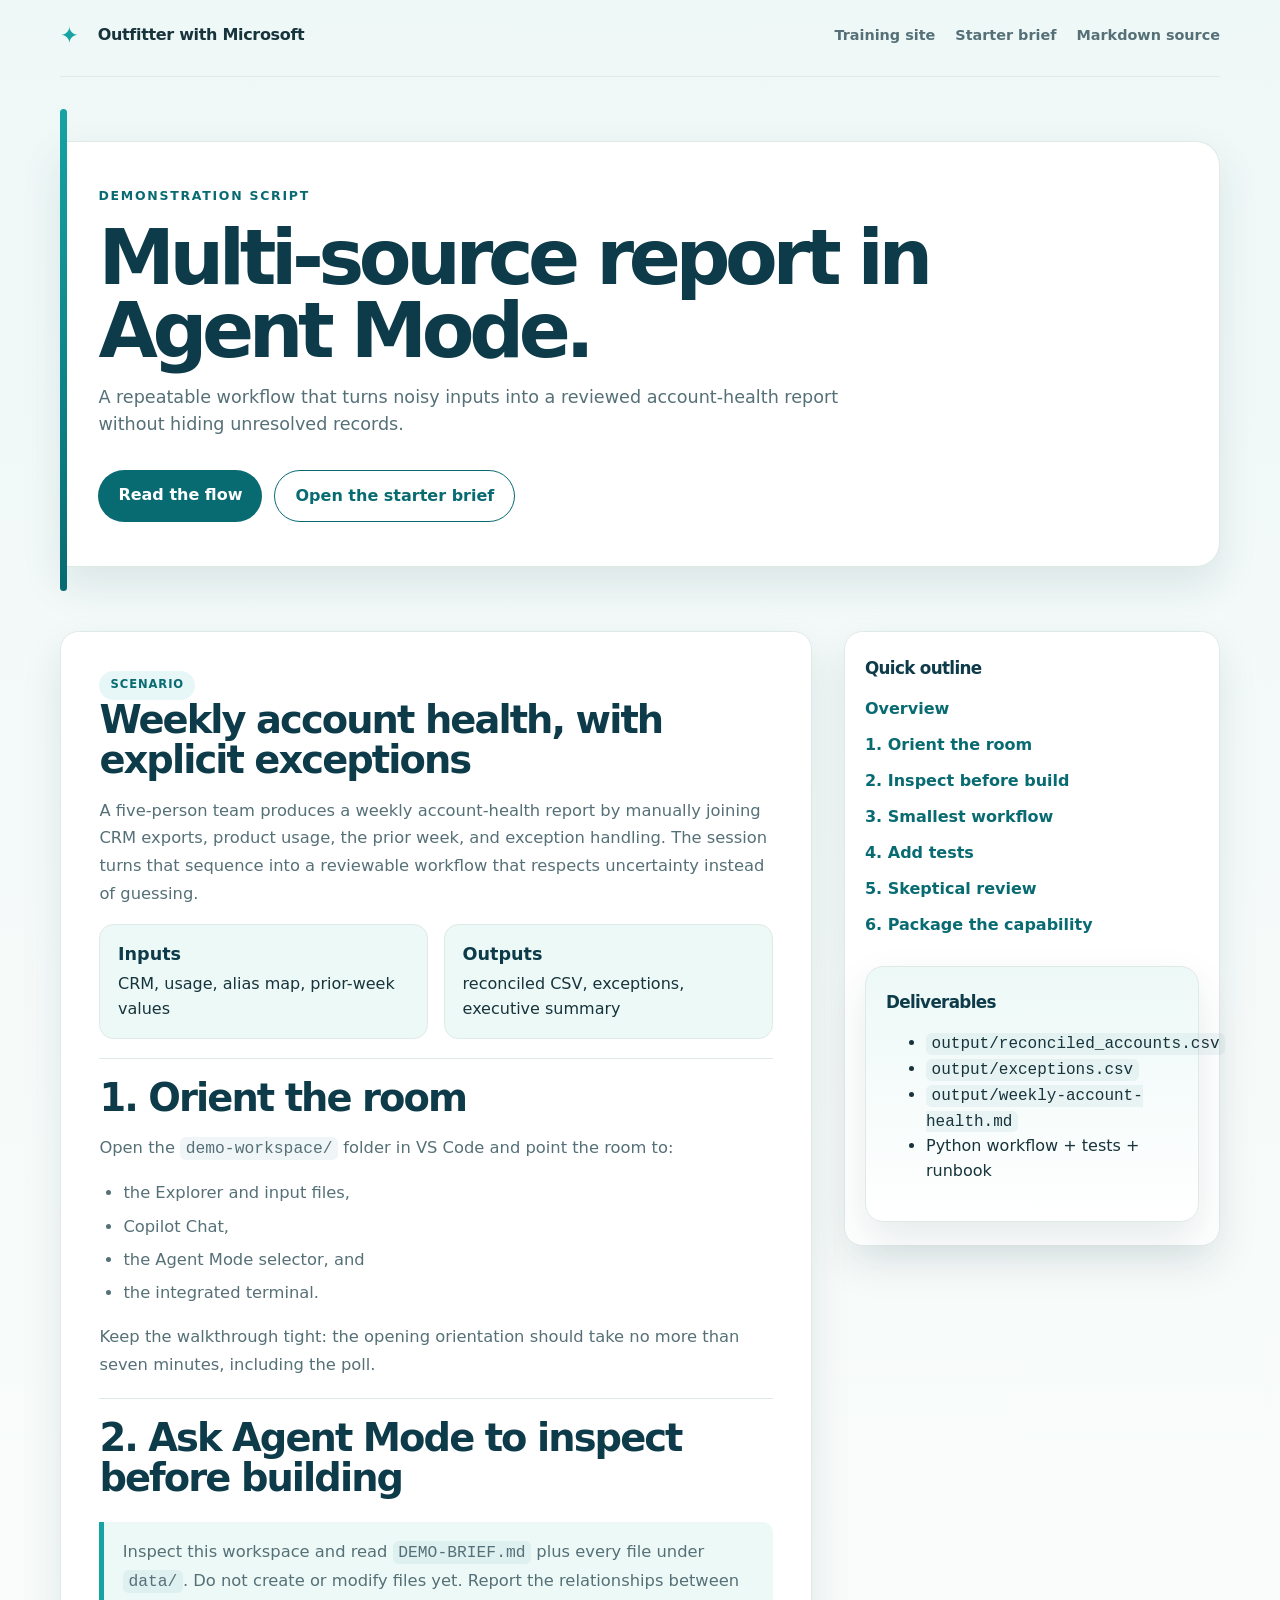
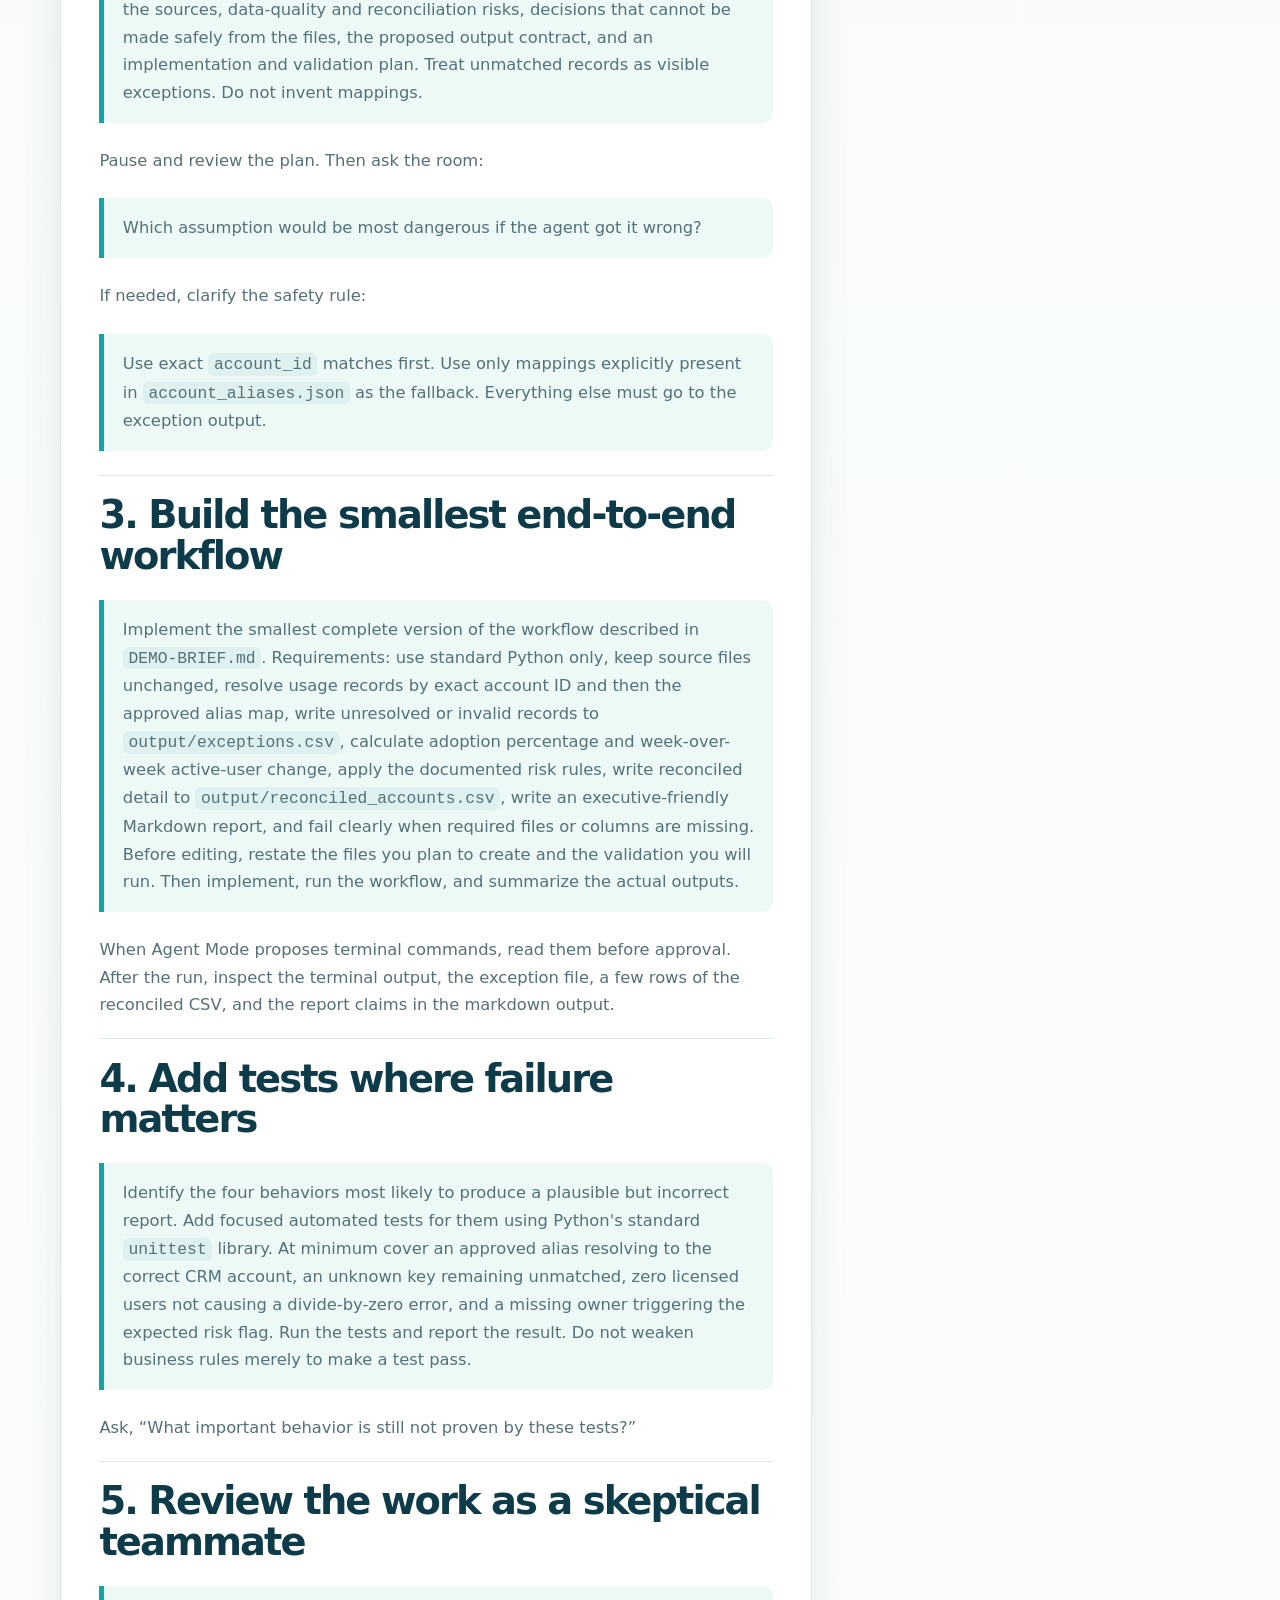
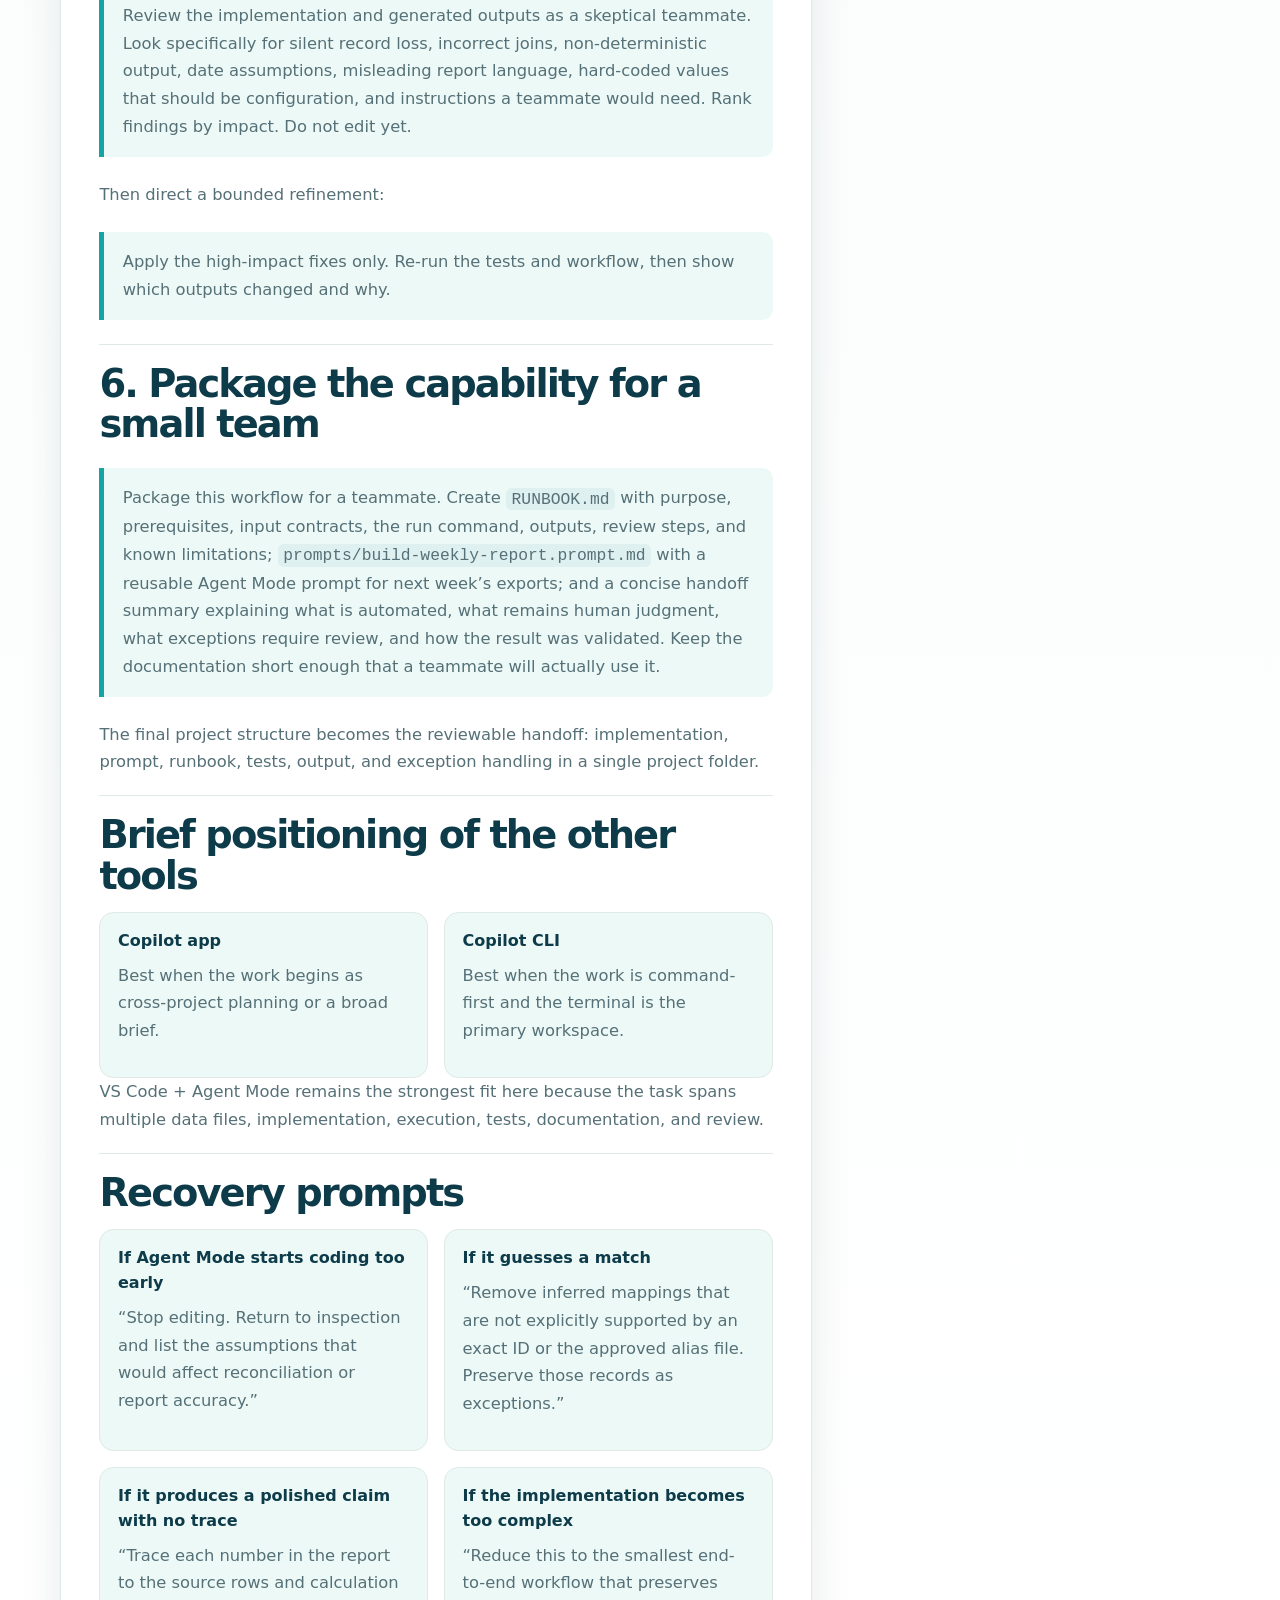
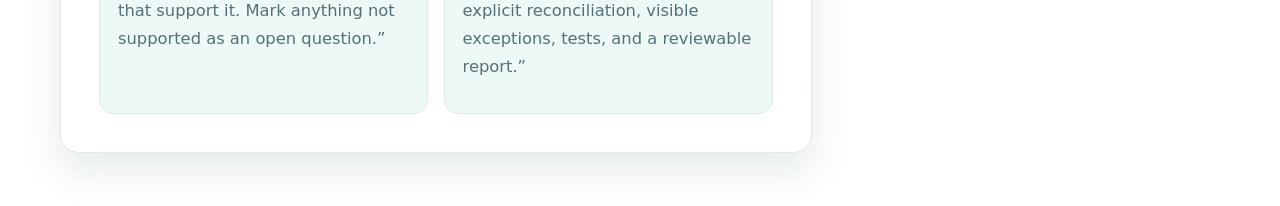
==== demo-script.html @ 69a7fe3d "Build stylized demo pages Co-authored-by: Copilot App <223556219+Copilot@users.noreply.github.com>" ====
<!doctype html>
<html lang="en">
<head>
  <meta charset="utf-8">
  <meta name="viewport" content="width=device-width, initial-scale=1">
  <meta name="description" content="Demonstration script for the Outfitter with Microsoft training: multi-source report workflow in GitHub Copilot Agent Mode.">
  <title>Demonstration Script · Outfitter with Microsoft</title>
  <link rel="stylesheet" href="styles.css">
  <link rel="stylesheet" href="demo-pages.css">
</head>
<body class="demo-page">
  <div class="demo-shell">
    <header class="demo-header" aria-label="Main navigation">
      <a class="brand" href="index.html" aria-label="Outfitter with Microsoft home">
        <span class="brand-mark">✦</span>
        <span>Outfitter with Microsoft</span>
      </a>
      <nav>
        <a href="index.html">Training site</a>
        <a href="demo-workspace/DEMO-BRIEF.html">Starter brief</a>
        <a href="demo-script.md">Markdown source</a>
      </nav>
    </header>

    <main>
      <section class="demo-hero">
        <div class="demo-hero-inner">
          <div class="demo-kicker">Demonstration script</div>
          <h1>Multi-source report in Agent Mode.</h1>
          <p>A repeatable workflow that turns noisy inputs into a reviewed account-health report without hiding unresolved records.</p>
          <div class="demo-hero-actions">
            <a class="button button-primary" href="#overview">Read the flow</a>
            <a class="button button-secondary" href="demo-workspace/DEMO-BRIEF.html">Open the starter brief</a>
          </div>
        </div>
      </section>

      <div class="demo-page-grid">
        <article class="article-panel" id="overview">
          <section>
            <div class="badge">Scenario</div>
            <h2>Weekly account health, with explicit exceptions</h2>
            <p>A five-person team produces a weekly account-health report by manually joining CRM exports, product usage, the prior week, and exception handling. The session turns that sequence into a reviewable workflow that respects uncertainty instead of guessing.</p>
            <div class="metric-grid">
              <div class="stat"><strong>Inputs</strong> CRM, usage, alias map, prior-week values</div>
              <div class="stat"><strong>Outputs</strong> reconciled CSV, exceptions, executive summary</div>
            </div>
          </section>

          <section>
            <h2>1. Orient the room</h2>
            <p>Open the <span class="inline-code">demo-workspace/</span> folder in VS Code and point the room to:</p>
            <ul>
              <li>the Explorer and input files,</li>
              <li>Copilot Chat,</li>
              <li>the Agent Mode selector, and</li>
              <li>the integrated terminal.</li>
            </ul>
            <p>Keep the walkthrough tight: the opening orientation should take no more than seven minutes, including the poll.</p>
          </section>

          <section>
            <h2>2. Ask Agent Mode to inspect before building</h2>
            <blockquote>
              Inspect this workspace and read <span class="inline-code">DEMO-BRIEF.md</span> plus every file under <span class="inline-code">data/</span>. Do not create or modify files yet. Report the relationships between the sources, data-quality and reconciliation risks, decisions that cannot be made safely from the files, the proposed output contract, and an implementation and validation plan. Treat unmatched records as visible exceptions. Do not invent mappings.
            </blockquote>
            <p>Pause and review the plan. Then ask the room:</p>
            <blockquote>Which assumption would be most dangerous if the agent got it wrong?</blockquote>
            <p>If needed, clarify the safety rule:</p>
            <blockquote>Use exact <span class="inline-code">account_id</span> matches first. Use only mappings explicitly present in <span class="inline-code">account_aliases.json</span> as the fallback. Everything else must go to the exception output.</blockquote>
          </section>

          <section>
            <h2>3. Build the smallest end-to-end workflow</h2>
            <blockquote>
              Implement the smallest complete version of the workflow described in <span class="inline-code">DEMO-BRIEF.md</span>. Requirements: use standard Python only, keep source files unchanged, resolve usage records by exact account ID and then the approved alias map, write unresolved or invalid records to <span class="inline-code">output/exceptions.csv</span>, calculate adoption percentage and week-over-week active-user change, apply the documented risk rules, write reconciled detail to <span class="inline-code">output/reconciled_accounts.csv</span>, write an executive-friendly Markdown report, and fail clearly when required files or columns are missing. Before editing, restate the files you plan to create and the validation you will run. Then implement, run the workflow, and summarize the actual outputs.
            </blockquote>
            <p>When Agent Mode proposes terminal commands, read them before approval. After the run, inspect the terminal output, the exception file, a few rows of the reconciled CSV, and the report claims in the markdown output.</p>
          </section>

          <section>
            <h2>4. Add tests where failure matters</h2>
            <blockquote>
              Identify the four behaviors most likely to produce a plausible but incorrect report. Add focused automated tests for them using Python's standard <span class="inline-code">unittest</span> library. At minimum cover an approved alias resolving to the correct CRM account, an unknown key remaining unmatched, zero licensed users not causing a divide-by-zero error, and a missing owner triggering the expected risk flag. Run the tests and report the result. Do not weaken business rules merely to make a test pass.
            </blockquote>
            <p>Ask, “What important behavior is still not proven by these tests?”</p>
          </section>

          <section>
            <h2>5. Review the work as a skeptical teammate</h2>
            <blockquote>
              Review the implementation and generated outputs as a skeptical teammate. Look specifically for silent record loss, incorrect joins, non-deterministic output, date assumptions, misleading report language, hard-coded values that should be configuration, and instructions a teammate would need. Rank findings by impact. Do not edit yet.
            </blockquote>
            <p>Then direct a bounded refinement:</p>
            <blockquote>Apply the high-impact fixes only. Re-run the tests and workflow, then show which outputs changed and why.</blockquote>
          </section>

          <section>
            <h2>6. Package the capability for a small team</h2>
            <blockquote>
              Package this workflow for a teammate. Create <span class="inline-code">RUNBOOK.md</span> with purpose, prerequisites, input contracts, the run command, outputs, review steps, and known limitations; <span class="inline-code">prompts/build-weekly-report.prompt.md</span> with a reusable Agent Mode prompt for next week’s exports; and a concise handoff summary explaining what is automated, what remains human judgment, what exceptions require review, and how the result was validated. Keep the documentation short enough that a teammate will actually use it.
            </blockquote>
            <p>The final project structure becomes the reviewable handoff: implementation, prompt, runbook, tests, output, and exception handling in a single project folder.</p>
          </section>

          <section>
            <h2>Brief positioning of the other tools</h2>
            <div class="two-col">
              <div>
                <h4>Copilot app</h4>
                <p>Best when the work begins as cross-project planning or a broad brief.</p>
              </div>
              <div>
                <h4>Copilot CLI</h4>
                <p>Best when the work is command-first and the terminal is the primary workspace.</p>
              </div>
            </div>
            <p>VS Code + Agent Mode remains the strongest fit here because the task spans multiple data files, implementation, execution, tests, documentation, and review.</p>
          </section>

          <section>
            <h2>Recovery prompts</h2>
            <div class="card-grid">
              <article>
                <h4>If Agent Mode starts coding too early</h4>
                <p>“Stop editing. Return to inspection and list the assumptions that would affect reconciliation or report accuracy.”</p>
              </article>
              <article>
                <h4>If it guesses a match</h4>
                <p>“Remove inferred mappings that are not explicitly supported by an exact ID or the approved alias file. Preserve those records as exceptions.”</p>
              </article>
              <article>
                <h4>If it produces a polished claim with no trace</h4>
                <p>“Trace each number in the report to the source rows and calculation that support it. Mark anything not supported as an open question.”</p>
              </article>
              <article>
                <h4>If the implementation becomes too complex</h4>
                <p>“Reduce this to the smallest end-to-end workflow that preserves explicit reconciliation, visible exceptions, tests, and a reviewable report.”</p>
              </article>
            </div>
          </section>
        </article>

        <aside class="sidebar-panel" aria-label="Document outline">
          <h3>Quick outline</h3>
          <ul class="toc">
            <li><a href="#overview">Overview</a></li>
            <li><a href="#overview">1. Orient the room</a></li>
            <li><a href="#overview">2. Inspect before build</a></li>
            <li><a href="#overview">3. Smallest workflow</a></li>
            <li><a href="#overview">4. Add tests</a></li>
            <li><a href="#overview">5. Skeptical review</a></li>
            <li><a href="#overview">6. Package the capability</a></li>
          </ul>

          <div class="callout-panel">
            <h3>Deliverables</h3>
            <ul>
              <li><span class="inline-code">output/reconciled_accounts.csv</span></li>
              <li><span class="inline-code">output/exceptions.csv</span></li>
              <li><span class="inline-code">output/weekly-account-health.md</span></li>
              <li>Python workflow + tests + runbook</li>
            </ul>
          </div>
        </aside>
      </div>
    </main>
  </div>
</body>
</html>
---- styles.css ----
:root {
  --ink: #17333b;
  --muted: #557077;
  --teal: #096b72;
  --teal-bright: #15a3a3;
  --mint: #eaf7f5;
  --dark: #0d3b49;
  --line: #cfe2df;
  --white: #ffffff;
  --shadow: 0 16px 45px rgba(13, 59, 73, .10);
  --max: 1120px;
}

* { box-sizing: border-box; }
html { scroll-behavior: smooth; }
body {
  margin: 0;
  color: var(--ink);
  background: var(--white);
  font-family: Inter, ui-sans-serif, system-ui, -apple-system, BlinkMacSystemFont, "Segoe UI", sans-serif;
  line-height: 1.55;
}
a { color: inherit; }
.site-header {
  align-items: center;
  background: rgba(255, 255, 255, .92);
  border-bottom: 1px solid rgba(207, 226, 223, .8);
  display: flex;
  justify-content: space-between;
  padding: 1rem max(1.25rem, calc((100vw - var(--max)) / 2));
  position: sticky;
  top: 0;
  z-index: 10;
  backdrop-filter: blur(16px);
}
.brand, nav { align-items: center; display: flex; gap: 1.2rem; }
.brand { font-weight: 800; text-decoration: none; letter-spacing: -.02em; }
.brand-mark { color: var(--teal-bright); font-size: 1.4rem; }
nav a, .site-footer a { color: var(--muted); font-size: .9rem; text-decoration: none; }
nav a:hover, .site-footer a:hover, .text-link:hover { color: var(--teal); }
.slide-section {
  margin: 0 auto;
  max-width: var(--max);
  padding: 7.5rem 1.25rem;
  scroll-margin-top: 4.5rem;
}
.hero {
  max-width: none;
  min-height: 87vh;
  overflow: hidden;
  padding: 12rem max(1.25rem, calc((100vw - var(--max)) / 2)) 8rem;
  position: relative;
  background: var(--mint);
}
.hero-accent { background: var(--teal); height: 100%; left: 0; position: absolute; top: 0; width: .45rem; }
.eyebrow { color: var(--teal); font-size: .78rem; font-weight: 800; letter-spacing: .14em; text-transform: uppercase; }
.dark-section .eyebrow { color: #9ee6dd; }
h1, h2, h3, p { margin-top: 0; }
h1 { color: var(--dark); font-size: clamp(3rem, 8vw, 6.5rem); letter-spacing: -.075em; line-height: .98; margin: 1.2rem 0 2rem; max-width: 950px; }
h1 span { color: var(--teal); }
h2 { color: var(--dark); font-size: clamp(2.1rem, 4vw, 3.6rem); letter-spacing: -.055em; line-height: 1.05; margin: .75rem 0 1.5rem; }
h3 { font-size: 1.05rem; margin-bottom: .35rem; }
p { color: var(--muted); }
.hero-lede { font-size: clamp(1.1rem, 2vw, 1.4rem); max-width: 680px; }
.hero-note { font-size: .9rem; margin-top: 3rem; max-width: 580px; }
.hero-actions { display: flex; flex-wrap: wrap; gap: .8rem; margin-top: 2rem; }
.button { border-radius: 999px; display: inline-block; font-weight: 750; padding: .8rem 1.25rem; text-decoration: none; }
.button-primary { background: var(--teal); color: var(--white); }
.button-primary:hover { background: var(--dark); }
.button-secondary { border: 1px solid var(--teal); color: var(--teal); }
.button-secondary:hover { background: var(--white); }
.split-section { align-items: center; display: grid; gap: 5rem; grid-template-columns: 1.15fr .85fr; }
.split-section > div:first-child p { font-size: 1.25rem; max-width: 650px; }
.callout-card { background: var(--mint); border-left: .35rem solid var(--teal-bright); box-shadow: var(--shadow); padding: 2.5rem; }
.quote { color: var(--dark); font-size: 1.65rem; font-weight: 800; letter-spacing: -.04em; }
.agenda-grid, .pattern-grid, .workflow, .trust-grid { display: grid; gap: 1rem; }
.agenda-grid { grid-template-columns: repeat(3, 1fr); margin-top: 3rem; }
.agenda-grid article { border-top: 2px solid var(--teal-bright); padding: 1.3rem 0; }
.agenda-grid span { color: var(--teal-bright); font-weight: 850; }
.agenda-grid h3 { margin-top: 1.4rem; }
.tinted-section { max-width: none; padding-left: max(1.25rem, calc((100vw - var(--max)) / 2)); padding-right: max(1.25rem, calc((100vw - var(--max)) / 2)); background: var(--mint); }
.pattern-grid { grid-template-columns: repeat(5, 1fr); margin-top: 3rem; }
.pattern-card { background: var(--white); box-shadow: var(--shadow); min-height: 210px; padding: 1.5rem; }
.pattern-card strong { color: var(--teal); font-size: 1.15rem; }
.surface-list { margin-top: 2.5rem; max-width: 820px; }
.surface-row { align-items: center; border-bottom: 1px solid var(--line); display: flex; gap: 1.5rem; padding: 1.35rem 0; }
.surface-row p { margin-bottom: 0; }
.surface-icon { align-items: center; background: var(--mint); color: var(--teal); display: flex; flex: 0 0 3.2rem; font-weight: 850; height: 3.2rem; justify-content: center; }
.dark-section { background: var(--dark); color: var(--white); max-width: none; padding-left: max(1.25rem, calc((100vw - var(--max)) / 2)); padding-right: max(1.25rem, calc((100vw - var(--max)) / 2)); }
.dark-section h2 { color: var(--white); }
.dark-lede { color: #c9f4ee; font-size: 1.25rem; }
.prompt-grid, .trust-grid { grid-template-columns: repeat(4, 1fr); margin-top: 3.5rem; }
.prompt-grid div, .trust-grid div { border-left: 1px solid rgba(201, 244, 238, .45); padding: 0 1.2rem; }
.prompt-grid span, .trust-grid span { color: #9ee6dd; font-size: 1.2rem; font-weight: 850; }
.prompt-grid p, .trust-grid p { color: #c9f4ee; margin-top: .7rem; }
.comparison { display: grid; gap: 1.2rem; grid-template-columns: 1fr 1.5fr; margin-top: 2.5rem; }
.comparison-card { min-height: 270px; padding: 2rem; }
.comparison-card.weak { background: #f3f7f6; }
.comparison-card.strong { background: var(--mint); border-left: .35rem solid var(--teal-bright); }
.label { color: var(--teal); font-size: .78rem; font-weight: 850; letter-spacing: .12em; text-transform: uppercase; }
.comparison-card p { color: var(--ink); margin-top: 1rem; }
.comparison-card small { color: var(--muted); display: block; margin-top: 2rem; }
.section-intro { font-size: 1.15rem; max-width: 760px; }
.workflow { grid-template-columns: repeat(4, 1fr); margin: 3rem 0 2rem; }
.workflow div { background: var(--white); border-top: 3px solid var(--teal-bright); box-shadow: var(--shadow); padding: 1.5rem; }
.workflow b { color: var(--teal-bright); font-size: 1.4rem; }
.text-link { color: var(--teal); font-weight: 800; text-decoration: none; }
.steps { display: grid; gap: .8rem; grid-template-columns: repeat(2, 1fr); margin-top: 2.5rem; max-width: 760px; }
.steps span { align-items: center; border-bottom: 1px solid var(--line); display: flex; gap: 1rem; padding: 1rem 0; }
.steps b { align-items: center; background: var(--mint); border-radius: 50%; color: var(--teal); display: flex; height: 2rem; justify-content: center; width: 2rem; }
.warning { color: #9ee6dd; font-size: 1.1rem; font-weight: 750; margin-top: 3rem; }
.experiment-section { text-align: center; }
.experiment-section > p { font-size: 1.2rem; margin: 0 auto 2rem; max-width: 700px; }
.experiment-card { background: var(--mint); margin: 2rem auto 2.5rem; max-width: 760px; padding: 1rem 2rem; text-align: left; }
.experiment-card label { border-bottom: 1px solid var(--line); display: flex; justify-content: space-between; gap: 1rem; padding: 1rem 0; }
.experiment-card span { color: var(--muted); font-size: .92rem; }
.events-grid { display: grid; gap: 1rem; grid-template-columns: repeat(2, 1fr); margin-top: 3rem; }
.event-card { background: var(--white); border-top: 3px solid var(--teal-bright); box-shadow: var(--shadow); display: flex; flex-direction: column; padding: 1.75rem; }
.event-date { color: var(--teal-bright); font-size: .82rem; font-weight: 850; letter-spacing: .1em; text-transform: uppercase; }
.event-card h3 { margin: .8rem 0 .6rem; }
.event-card p { color: var(--muted); flex: 1; }
.event-card .text-link { margin-top: 1.2rem; }
.events-note { color: var(--muted); font-size: .92rem; margin-top: 2rem; }
.closing { background: var(--dark); color: var(--white); max-width: none; text-align: center; }.closing h2 { color: var(--white); font-size: clamp(2.5rem, 6vw, 5.5rem); margin: 1.5rem auto 2rem; }
.closing p { color: #c9f4ee; font-size: 1.2rem; }
.site-footer { display: flex; justify-content: space-between; margin: 0 auto; max-width: var(--max); padding: 2rem 1.25rem; }

@media (max-width: 800px) {
  nav { display: none; }
  .slide-section, .hero { padding-bottom: 5rem; padding-top: 5rem; }
  .split-section, .comparison { grid-template-columns: 1fr; gap: 2rem; }
  .agenda-grid, .pattern-grid, .workflow, .prompt-grid, .trust-grid { grid-template-columns: 1fr 1fr; }
  .pattern-card { min-height: auto; }
  .steps { grid-template-columns: 1fr; }
  .experiment-card label { align-items: flex-start; flex-direction: column; gap: .25rem; }
}
@media (max-width: 520px) {
  h1 { font-size: 3.25rem; }
  .agenda-grid, .pattern-grid, .workflow, .prompt-grid, .trust-grid, .events-grid { grid-template-columns: 1fr; }
  .site-footer { flex-direction: column; gap: .5rem; }
}
---- demo-pages.css ----
:root {
  --page-bg: #f4f9f8;
  --page-surface: #ffffff;
  --page-surface-alt: #edf9f7;
  --page-ink: #17333b;
  --page-muted: #557077;
  --page-line: #dfeae7;
  --page-teal: #096b72;
  --page-teal-bright: #15a3a3;
  --page-dark: #0d3b49;
  --page-shadow: 0 18px 40px rgba(13, 59, 73, .10);
}

body.demo-page {
  background: linear-gradient(180deg, #eef8f7 0%, #f7fbfa 24%, #ffffff 100%);
  color: var(--page-ink);
}

.demo-shell {
  max-width: 1200px;
  margin: 0 auto;
  padding: 0 1.25rem 4rem;
}

.demo-header {
  display: flex;
  align-items: center;
  justify-content: space-between;
  gap: 1rem;
  padding: 1.1rem 0 1.5rem;
  border-bottom: 1px solid var(--page-line);
}

.demo-header .brand {
  font-size: 1rem;
}

.demo-header nav {
  display: flex;
  flex-wrap: wrap;
  gap: .75rem 1.25rem;
  align-items: center;
}

.demo-header nav a {
  color: var(--page-muted);
  text-decoration: none;
  font-weight: 700;
}

.demo-hero {
  position: relative;
  padding: 4rem 0 2rem;
  margin-bottom: 2rem;
}

.demo-hero::before {
  content: "";
  position: absolute;
  left: 0;
  top: 2rem;
  width: 0.45rem;
  height: calc(100% - 2.5rem);
  background: linear-gradient(180deg, var(--page-teal-bright), var(--page-teal));
  border-radius: 999px;
}

.demo-hero-inner {
  background: var(--page-surface);
  border: 1px solid var(--page-line);
  border-left: 0;
  box-shadow: var(--page-shadow);
  border-radius: 0 1.5rem 1.5rem 0;
  padding: 2.75rem clamp(1.5rem, 3vw, 3rem);
}

.demo-kicker {
  color: var(--page-teal);
  text-transform: uppercase;
  letter-spacing: .14em;
  font-size: .78rem;
  font-weight: 900;
}

.demo-hero h1 {
  margin: 1rem 0 1rem;
  font-size: clamp(2.5rem, 6vw, 5rem);
  letter-spacing: -.07em;
  line-height: .95;
  color: var(--page-dark);
}

.demo-hero p {
  max-width: 760px;
  font-size: 1.1rem;
  color: var(--page-muted);
}

.demo-hero-actions {
  display: flex;
  flex-wrap: wrap;
  gap: .75rem;
  margin-top: 2rem;
}

.demo-page-grid {
  display: grid;
  gap: 2rem;
  grid-template-columns: minmax(0, 1.6fr) minmax(260px, 0.8fr);
  align-items: start;
}

.article-panel,
.sidebar-panel,
.callout-panel {
  background: var(--page-surface);
  border: 1px solid var(--page-line);
  border-radius: 1.15rem;
  box-shadow: var(--page-shadow);
}

.article-panel {
  padding: clamp(1.5rem, 3vw, 2.5rem);
}

.sidebar-panel {
  padding: 1.4rem 1.25rem;
  position: sticky;
  top: 4.5rem;
}

.sidebar-panel h3,
.callout-panel h3 {
  margin: 0 0 1rem;
  color: var(--page-dark);
  letter-spacing: -.04em;
}

.toc {
  list-style: none;
  padding: 0;
  margin: 0;
  display: grid;
  gap: .7rem;
}

.toc a {
  color: var(--page-teal);
  text-decoration: none;
  font-weight: 700;
}

.article-panel section {
  padding-top: 1.2rem;
  margin-top: 1.2rem;
  border-top: 1px solid var(--page-line);
}

.article-panel section:first-of-type {
  padding-top: 0;
  margin-top: 0;
  border-top: 0;
}

.article-panel h2 {
  color: var(--page-dark);
  font-size: clamp(1.75rem, 3vw, 2.8rem);
  letter-spacing: -.05em;
  margin: 0 0 1rem;
}

.article-panel h3 {
  color: var(--page-teal);
  margin: 1.3rem 0 .6rem;
  font-size: 1.15rem;
}

.article-panel p,
.article-panel li,
.article-panel dd,
.article-panel dt,
.article-panel blockquote {
  color: var(--page-muted);
  line-height: 1.7;
  font-size: 1.02rem;
}

.article-panel ul,
.article-panel ol {
  margin: 1rem 0 1rem 1.5rem;
  padding: 0;
}

.article-panel li + li {
  margin-top: .35rem;
}

.article-panel blockquote {
  background: var(--page-surface-alt);
  border-left: .35rem solid var(--page-teal-bright);
  border-radius: 0 .65rem .65rem 0;
  padding: 1rem 1.15rem;
  margin: 1.5rem 0;
}

.callout-panel {
  margin-top: 1.8rem;
  padding: 1.35rem 1.25rem;
  background: linear-gradient(180deg, var(--page-surface-alt), #fff);
}

.metric-grid,
.card-grid,
.two-col {
  display: grid;
  gap: 1rem;
}

.metric-grid {
  grid-template-columns: repeat(2, minmax(0, 1fr));
}

.metric-grid .stat {
  background: var(--page-surface-alt);
  border: 1px solid var(--page-line);
  border-radius: .9rem;
  padding: 1rem 1.1rem;
}

.metric-grid .stat strong {
  display: block;
  color: var(--page-dark);
  font-size: 1.1rem;
  margin-bottom: .25rem;
}

.card-grid {
  grid-template-columns: repeat(2, minmax(0, 1fr));
}

.card-grid article,
.two-col > div {
  background: var(--page-surface-alt);
  border: 1px solid var(--page-line);
  border-radius: .9rem;
  padding: 1rem 1.1rem;
}

.card-grid h4,
.two-col h4 {
  margin: 0 0 .5rem;
  color: var(--page-dark);
}

.two-col {
  grid-template-columns: repeat(2, minmax(0, 1fr));
}

.badge {
  display: inline-block;
  background: rgba(21, 163, 163, .1);
  color: var(--page-teal);
  border-radius: 999px;
  padding: .35rem .7rem;
  font-size: .72rem;
  font-weight: 900;
  letter-spacing: .08em;
  text-transform: uppercase;
}

.source-link {
  color: var(--page-teal);
  font-weight: 800;
  text-decoration: none;
}

.inline-code {
  font-family: "SFMono-Regular", ui-monospace, SFMono-Regular, Menlo, Monaco, Consolas, monospace;
  background: rgba(9, 107, 114, .06);
  border-radius: .35rem;
  padding: .12rem .35rem;
}

@media (max-width: 900px) {
  .demo-page-grid {
    grid-template-columns: 1fr;
  }

  .sidebar-panel {
    position: static;
  }

  .metric-grid,
  .card-grid,
  .two-col {
    grid-template-columns: 1fr;
  }
}

@media (print) {
  .demo-header, .demo-hero-actions, .sidebar-panel {
    display: none !important;
  }

  .demo-shell {
    max-width: none;
    padding: 0;
  }

  .demo-hero {
    padding-top: 1rem;
  }

  .demo-hero-inner,
  .article-panel,
  .callout-panel,
  .sidebar-panel {
    box-shadow: none;
  }

  .article-panel {
    border: 0;
    padding: 0;
  }
}
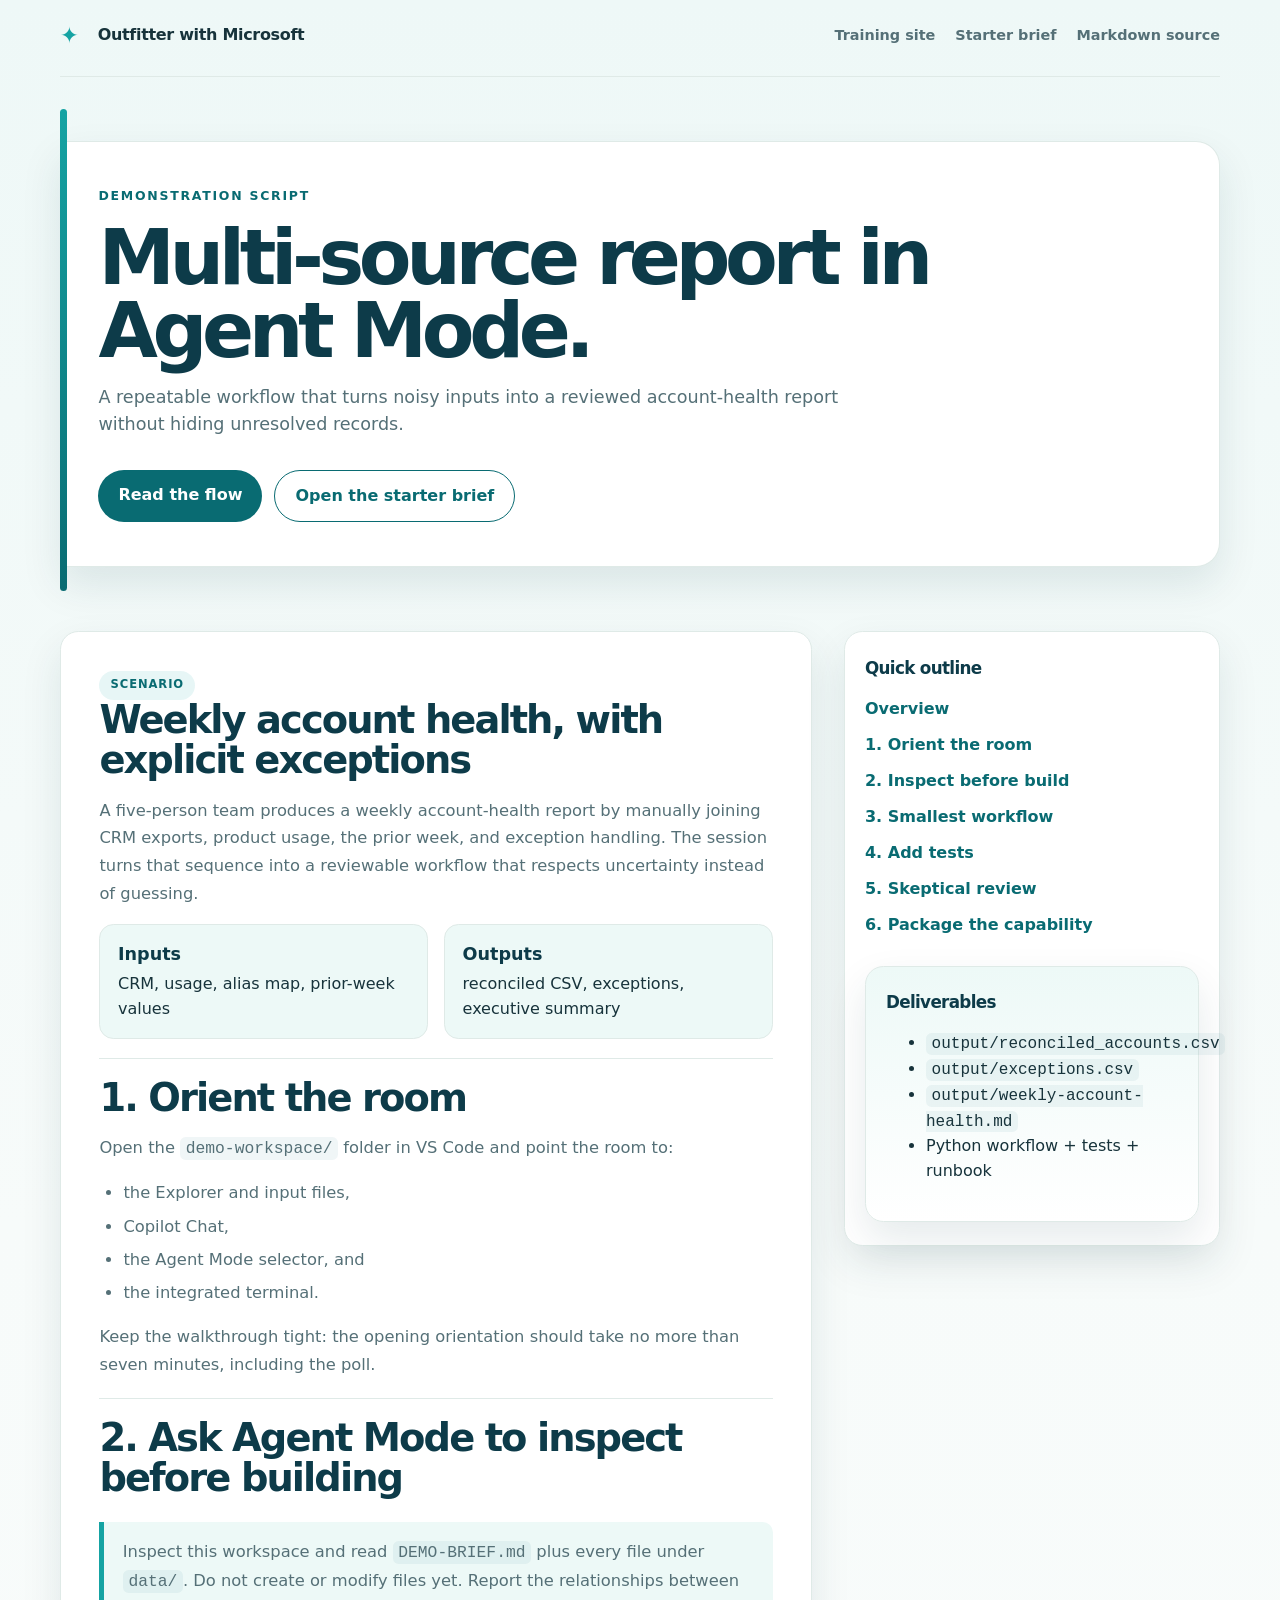
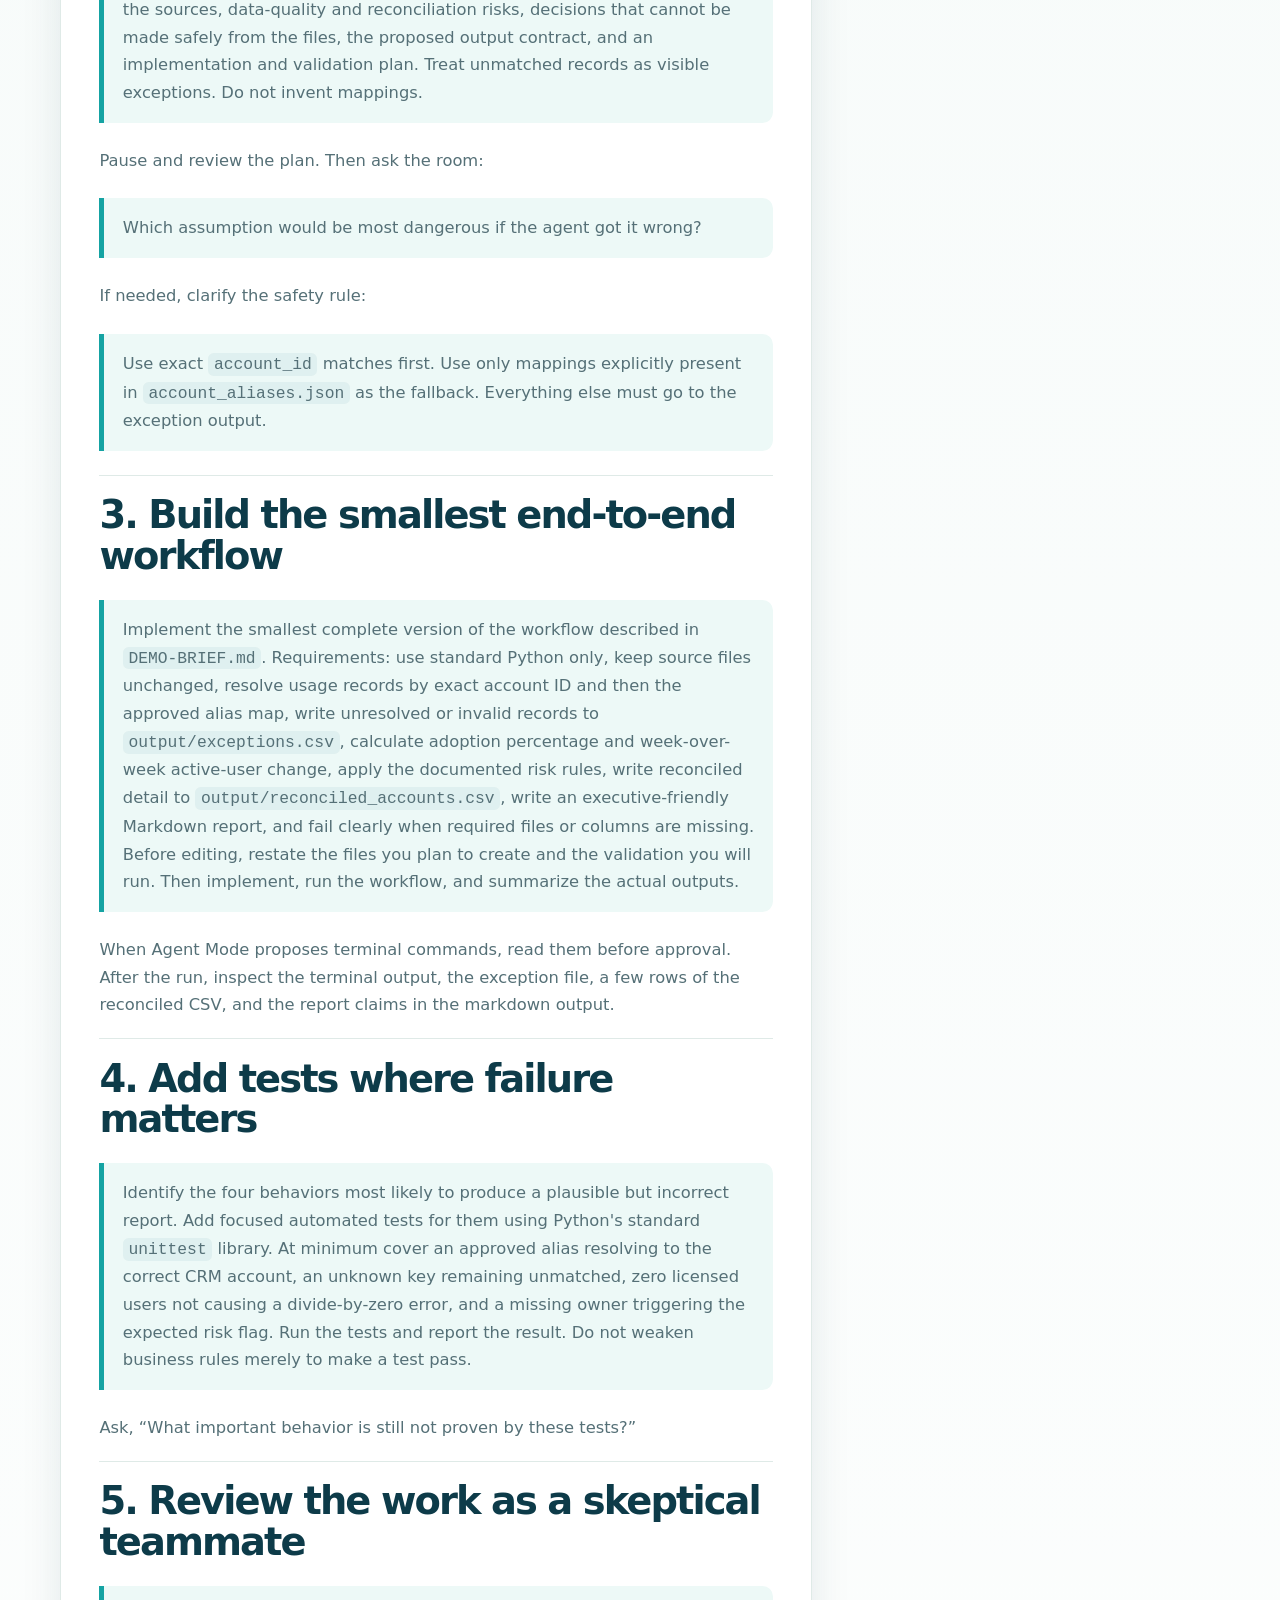
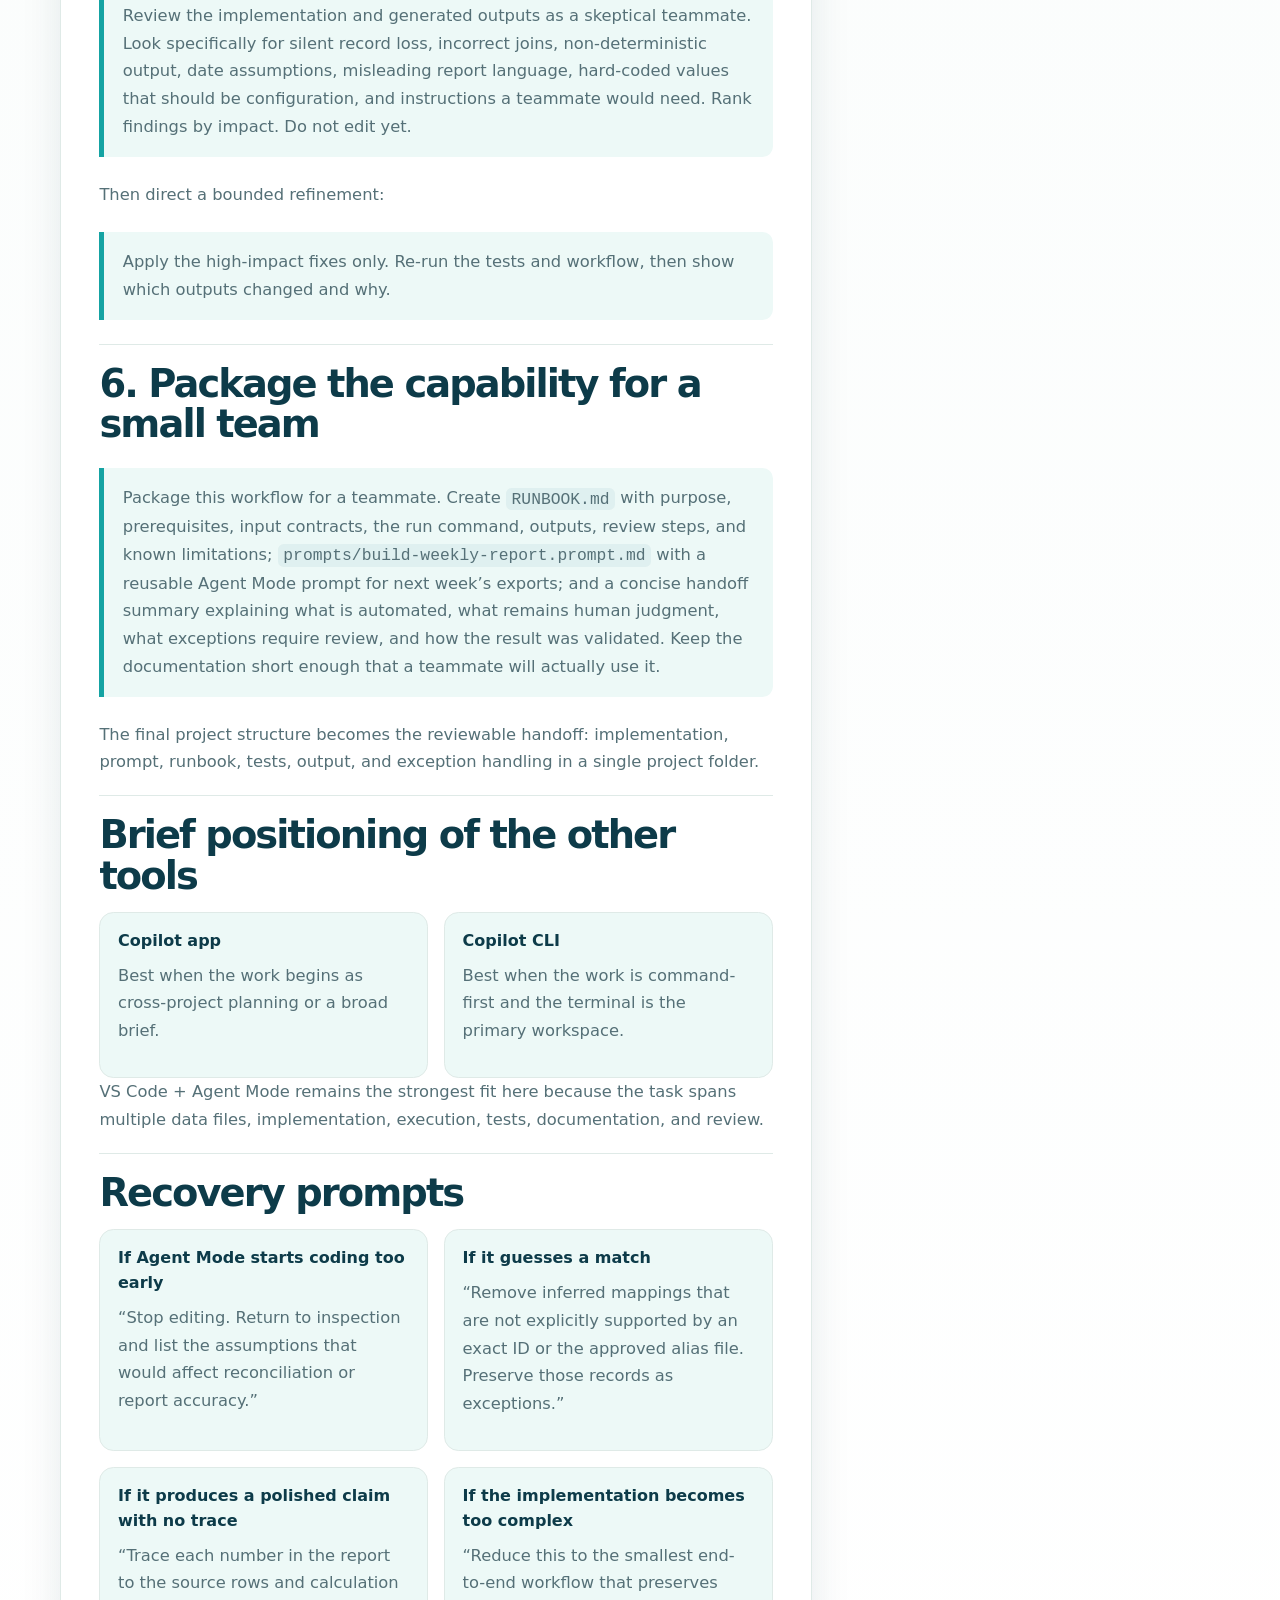
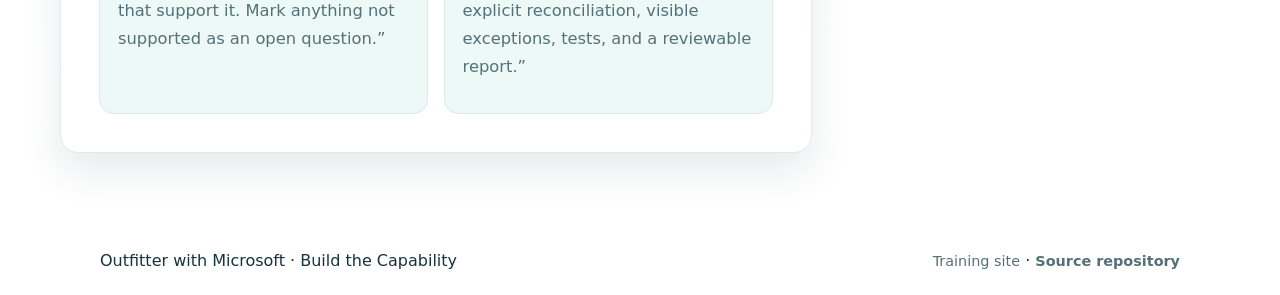
==== commit ac1cf2ee: "Add repository links to published pages Co-authored-by: Copilot App <223556219+Copilot@users.noreply" ====
--- a/demo-script.html
+++ b/demo-script.html
@@ -166,5 +166,9 @@
       </div>
     </main>
   </div>
+  <footer class="site-footer">
+    <span>Outfitter with Microsoft · Build the Capability</span>
+    <span><a href="index.html">Training site</a> · <a class="repo-link" href="https://github.com/beardofedu/github-copilot-professional-productivity-training" target="_blank" rel="noopener">Source repository</a></span>
+  </footer>
 </body>
 </html>
--- a/styles.css
+++ b/styles.css
@@ -123,7 +123,23 @@
 .events-note { color: var(--muted); font-size: .92rem; margin-top: 2rem; }
 .closing { background: var(--dark); color: var(--white); max-width: none; text-align: center; }.closing h2 { color: var(--white); font-size: clamp(2.5rem, 6vw, 5.5rem); margin: 1.5rem auto 2rem; }
 .closing p { color: #c9f4ee; font-size: 1.2rem; }
-.site-footer { display: flex; justify-content: space-between; margin: 0 auto; max-width: var(--max); padding: 2rem 1.25rem; }
+.site-footer {
+  display: flex;
+  justify-content: space-between;
+  align-items: center;
+  gap: 1rem;
+  margin: 0 auto;
+  max-width: var(--max);
+  padding: 2rem 1.25rem;
+}
+
+.repo-link {
+  color: var(--teal);
+  font-weight: 800;
+  text-decoration: none;
+}
+
+.repo-link:hover { color: var(--dark); }
 
 @media (max-width: 800px) {
   nav { display: none; }
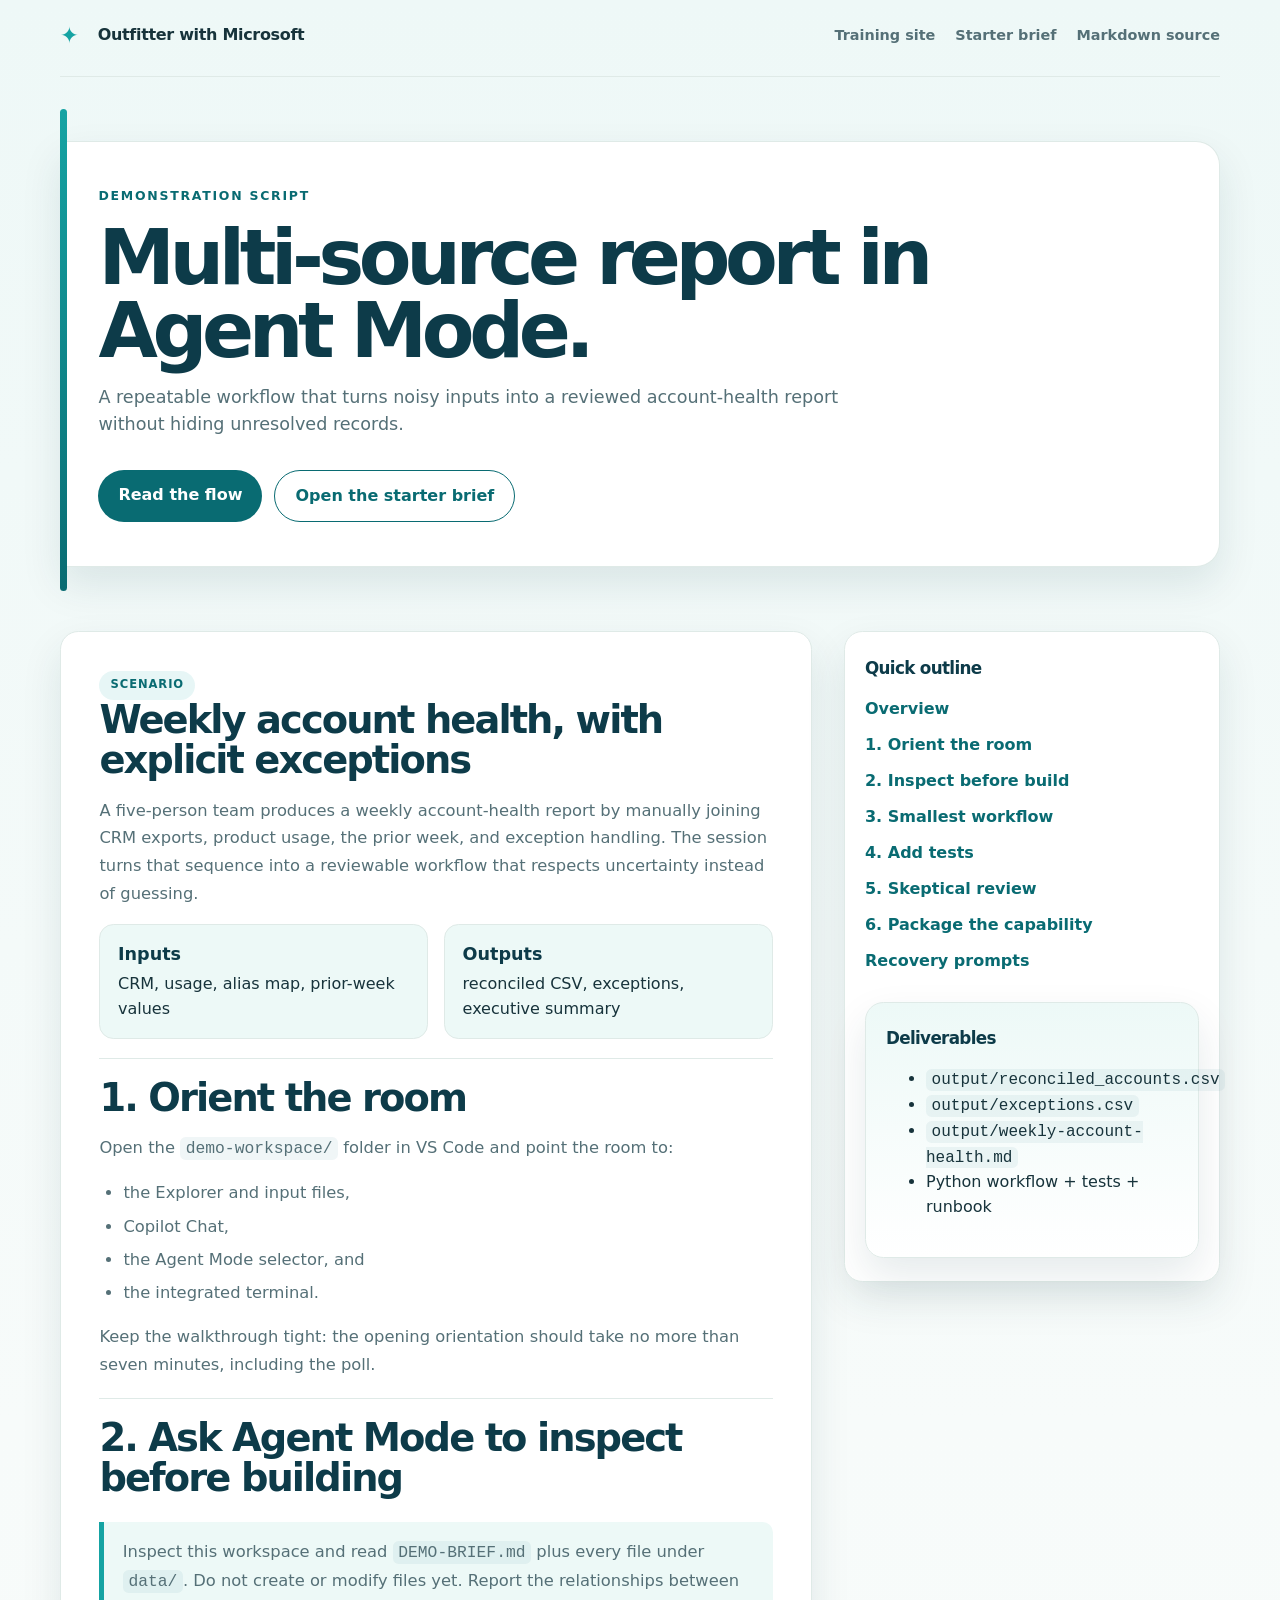
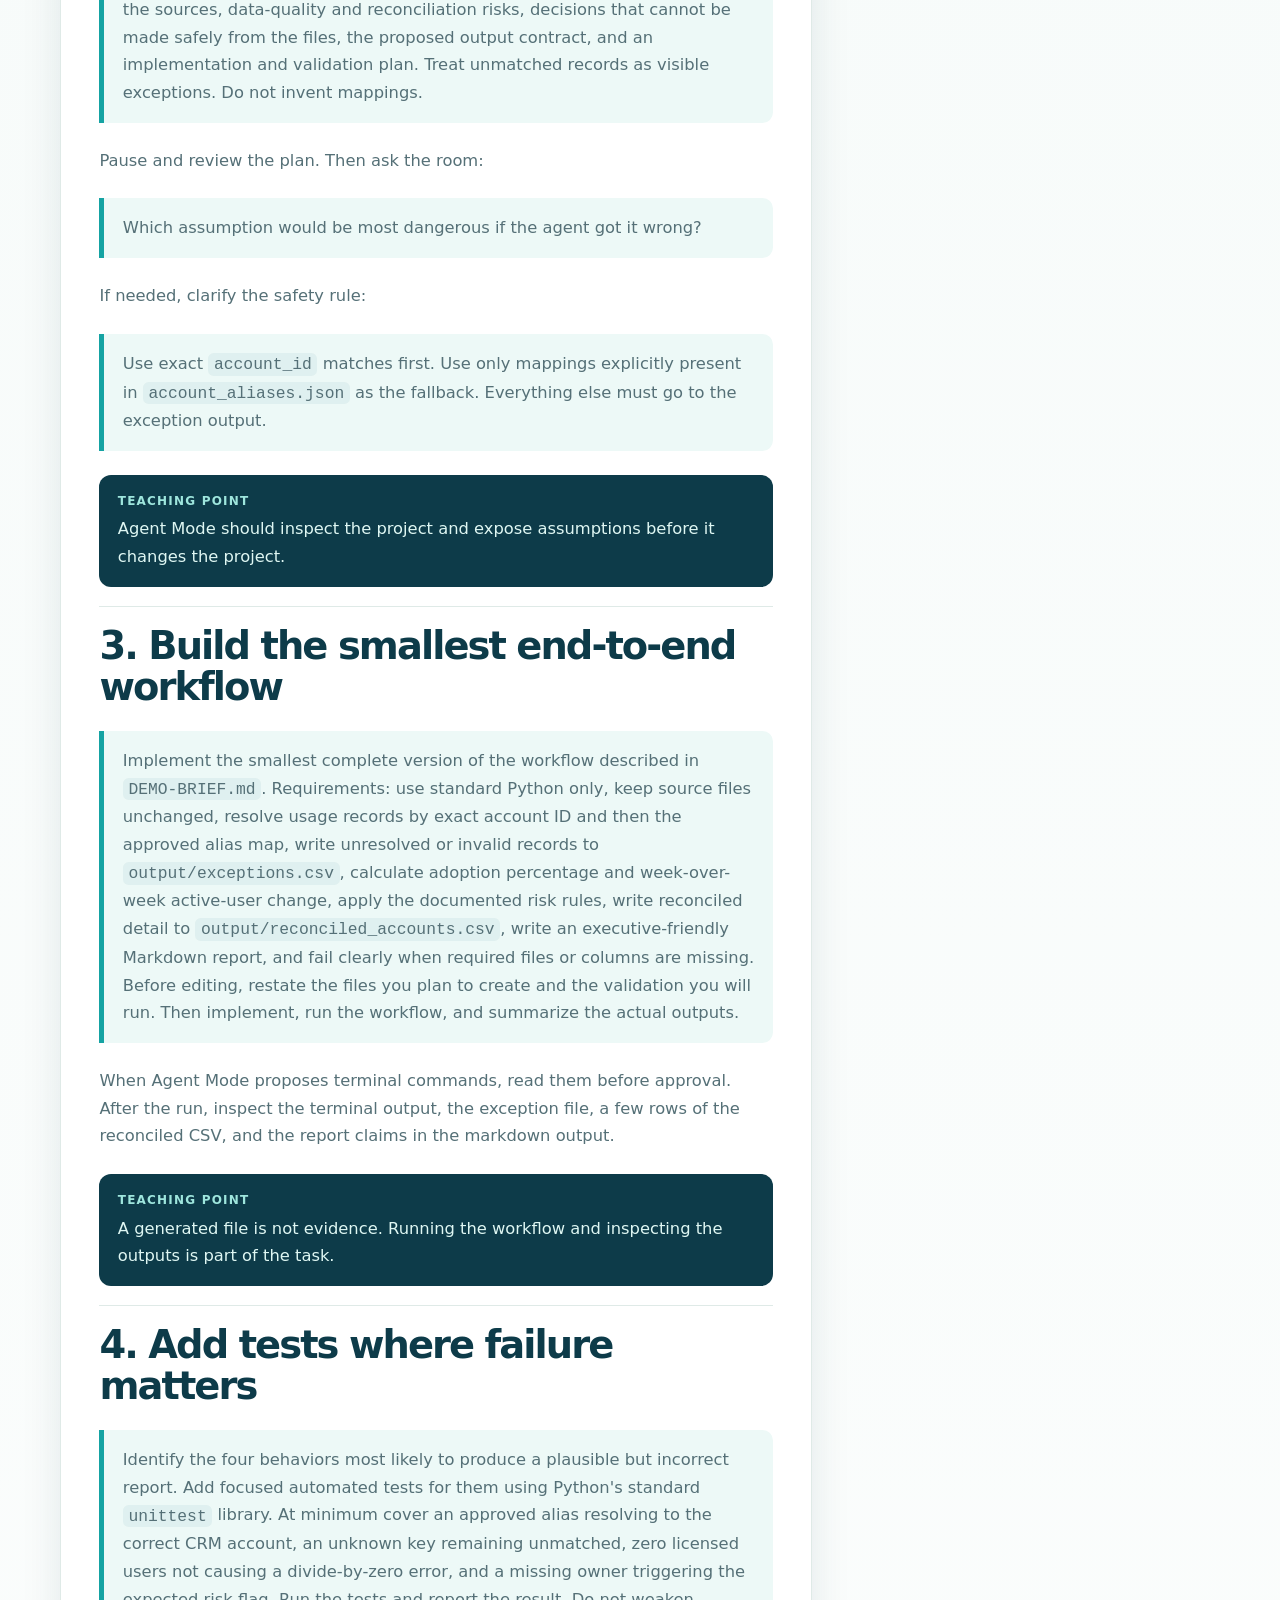
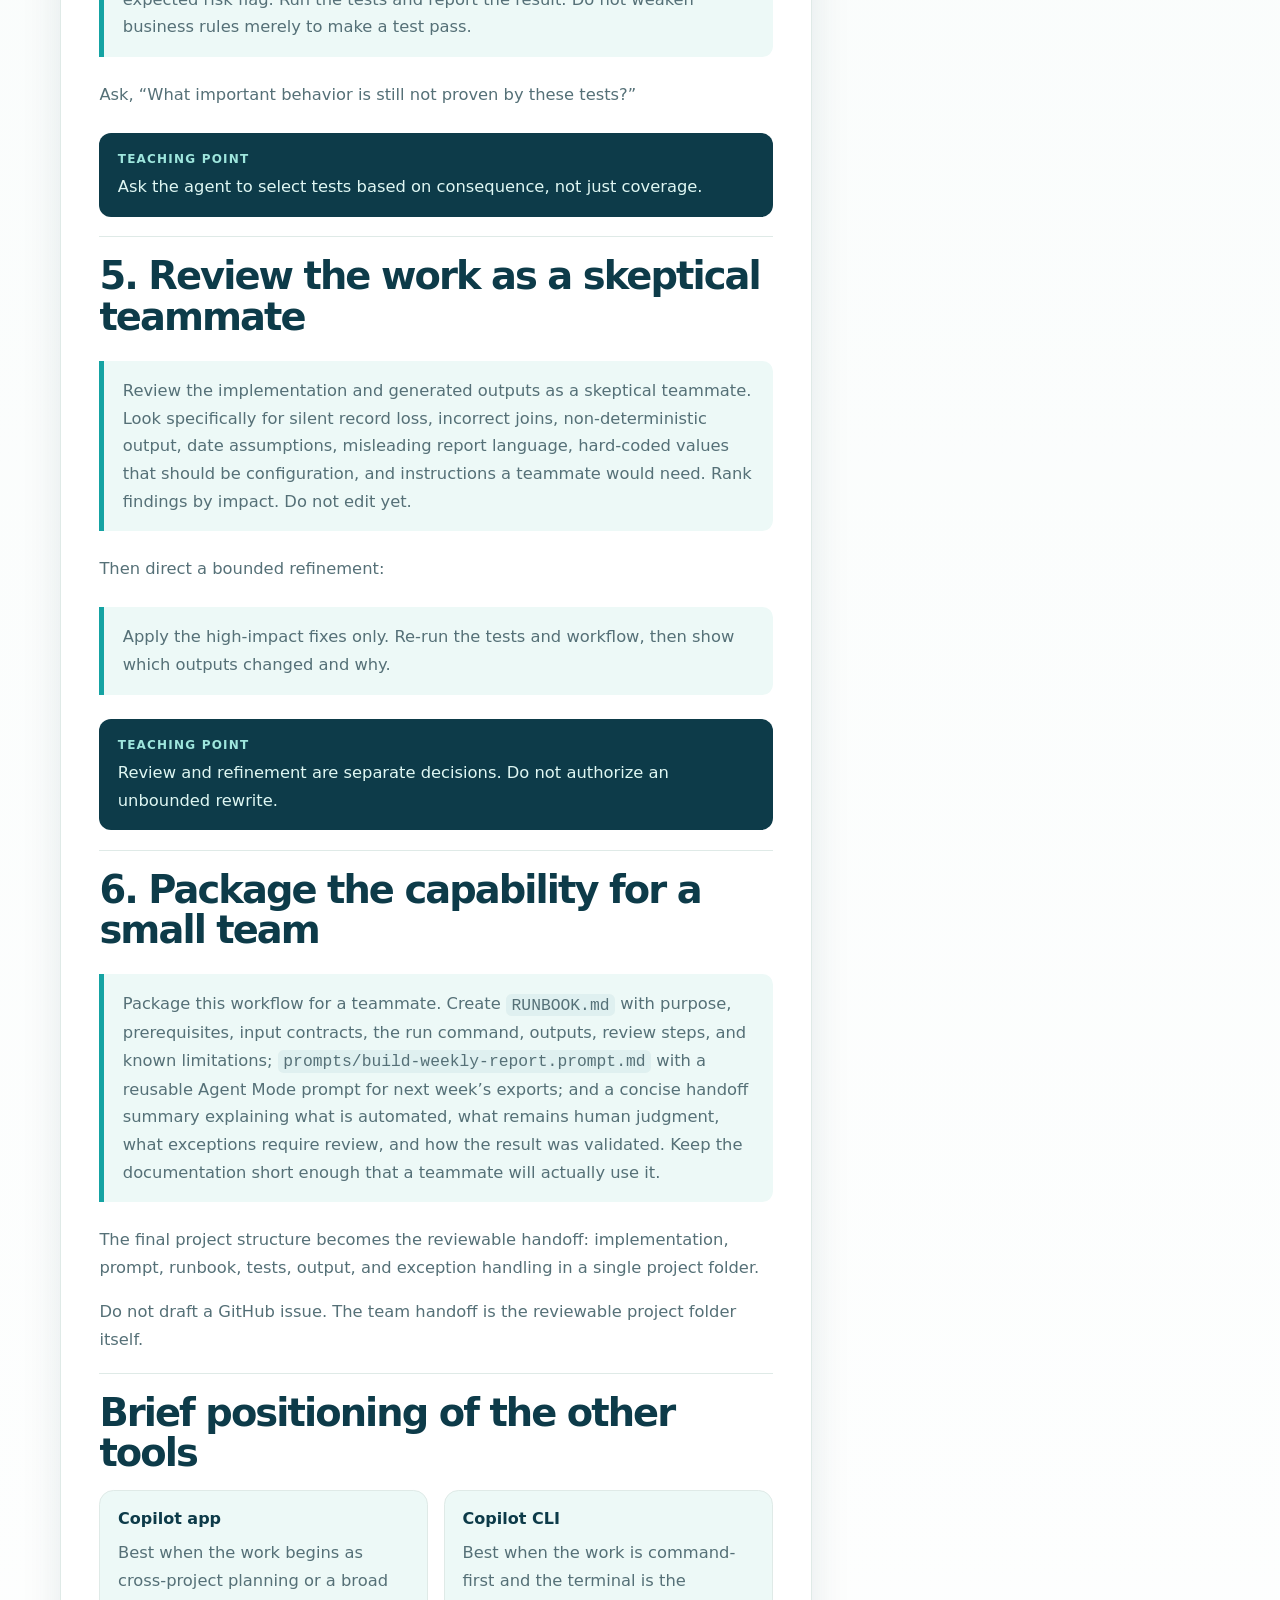
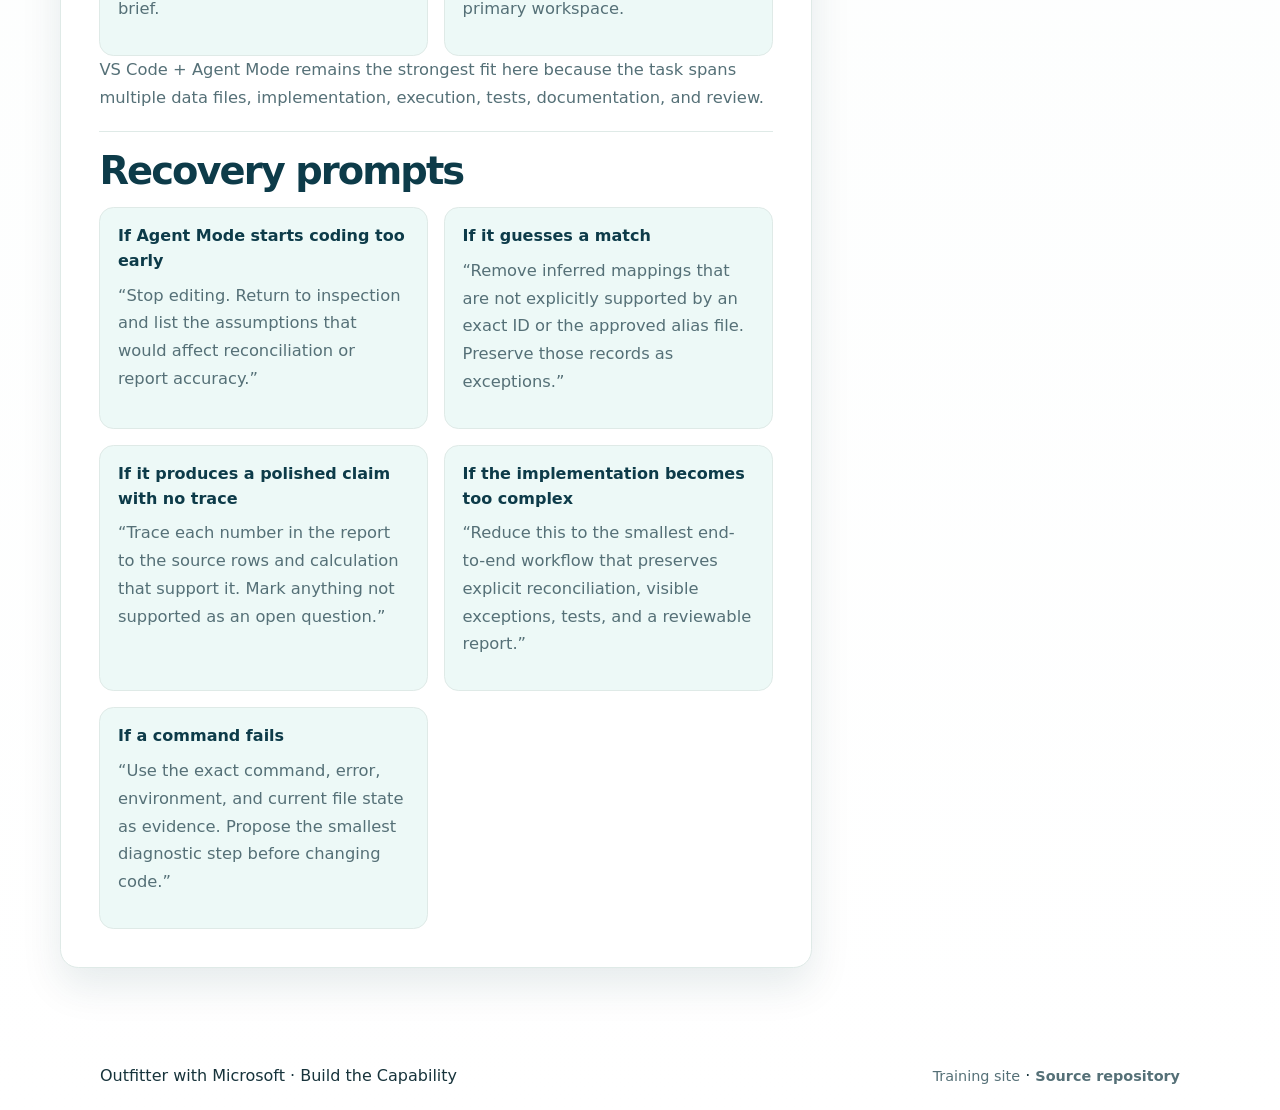
==== commit daf2d2eb: "Polish demo page content and navigation Co-authored-by: Copilot App <223556219+Copilot@users.noreply" ====
--- a/demo-script.html
+++ b/demo-script.html
@@ -47,7 +47,7 @@
             </div>
           </section>
 
-          <section>
+          <section id="orient">
             <h2>1. Orient the room</h2>
             <p>Open the <span class="inline-code">demo-workspace/</span> folder in VS Code and point the room to:</p>
             <ul>
@@ -59,7 +59,7 @@
             <p>Keep the walkthrough tight: the opening orientation should take no more than seven minutes, including the poll.</p>
           </section>
 
-          <section>
+          <section id="inspect">
             <h2>2. Ask Agent Mode to inspect before building</h2>
             <blockquote>
               Inspect this workspace and read <span class="inline-code">DEMO-BRIEF.md</span> plus every file under <span class="inline-code">data/</span>. Do not create or modify files yet. Report the relationships between the sources, data-quality and reconciliation risks, decisions that cannot be made safely from the files, the proposed output contract, and an implementation and validation plan. Treat unmatched records as visible exceptions. Do not invent mappings.
@@ -68,42 +68,47 @@
             <blockquote>Which assumption would be most dangerous if the agent got it wrong?</blockquote>
             <p>If needed, clarify the safety rule:</p>
             <blockquote>Use exact <span class="inline-code">account_id</span> matches first. Use only mappings explicitly present in <span class="inline-code">account_aliases.json</span> as the fallback. Everything else must go to the exception output.</blockquote>
+            <p class="teaching-point"><strong>Teaching point</strong> Agent Mode should inspect the project and expose assumptions before it changes the project.</p>
           </section>
 
-          <section>
+          <section id="build">
             <h2>3. Build the smallest end-to-end workflow</h2>
             <blockquote>
               Implement the smallest complete version of the workflow described in <span class="inline-code">DEMO-BRIEF.md</span>. Requirements: use standard Python only, keep source files unchanged, resolve usage records by exact account ID and then the approved alias map, write unresolved or invalid records to <span class="inline-code">output/exceptions.csv</span>, calculate adoption percentage and week-over-week active-user change, apply the documented risk rules, write reconciled detail to <span class="inline-code">output/reconciled_accounts.csv</span>, write an executive-friendly Markdown report, and fail clearly when required files or columns are missing. Before editing, restate the files you plan to create and the validation you will run. Then implement, run the workflow, and summarize the actual outputs.
             </blockquote>
             <p>When Agent Mode proposes terminal commands, read them before approval. After the run, inspect the terminal output, the exception file, a few rows of the reconciled CSV, and the report claims in the markdown output.</p>
+            <p class="teaching-point"><strong>Teaching point</strong> A generated file is not evidence. Running the workflow and inspecting the outputs is part of the task.</p>
           </section>
 
-          <section>
+          <section id="test">
             <h2>4. Add tests where failure matters</h2>
             <blockquote>
               Identify the four behaviors most likely to produce a plausible but incorrect report. Add focused automated tests for them using Python's standard <span class="inline-code">unittest</span> library. At minimum cover an approved alias resolving to the correct CRM account, an unknown key remaining unmatched, zero licensed users not causing a divide-by-zero error, and a missing owner triggering the expected risk flag. Run the tests and report the result. Do not weaken business rules merely to make a test pass.
             </blockquote>
             <p>Ask, “What important behavior is still not proven by these tests?”</p>
+            <p class="teaching-point"><strong>Teaching point</strong> Ask the agent to select tests based on consequence, not just coverage.</p>
           </section>
 
-          <section>
+          <section id="review">
             <h2>5. Review the work as a skeptical teammate</h2>
             <blockquote>
               Review the implementation and generated outputs as a skeptical teammate. Look specifically for silent record loss, incorrect joins, non-deterministic output, date assumptions, misleading report language, hard-coded values that should be configuration, and instructions a teammate would need. Rank findings by impact. Do not edit yet.
             </blockquote>
             <p>Then direct a bounded refinement:</p>
             <blockquote>Apply the high-impact fixes only. Re-run the tests and workflow, then show which outputs changed and why.</blockquote>
+            <p class="teaching-point"><strong>Teaching point</strong> Review and refinement are separate decisions. Do not authorize an unbounded rewrite.</p>
           </section>
 
-          <section>
+          <section id="package">
             <h2>6. Package the capability for a small team</h2>
             <blockquote>
               Package this workflow for a teammate. Create <span class="inline-code">RUNBOOK.md</span> with purpose, prerequisites, input contracts, the run command, outputs, review steps, and known limitations; <span class="inline-code">prompts/build-weekly-report.prompt.md</span> with a reusable Agent Mode prompt for next week’s exports; and a concise handoff summary explaining what is automated, what remains human judgment, what exceptions require review, and how the result was validated. Keep the documentation short enough that a teammate will actually use it.
             </blockquote>
             <p>The final project structure becomes the reviewable handoff: implementation, prompt, runbook, tests, output, and exception handling in a single project folder.</p>
+            <p>Do not draft a GitHub issue. The team handoff is the reviewable project folder itself.</p>
           </section>
 
-          <section>
+          <section id="tools">
             <h2>Brief positioning of the other tools</h2>
             <div class="two-col">
               <div>
@@ -118,7 +123,7 @@
             <p>VS Code + Agent Mode remains the strongest fit here because the task spans multiple data files, implementation, execution, tests, documentation, and review.</p>
           </section>
 
-          <section>
+          <section id="recovery">
             <h2>Recovery prompts</h2>
             <div class="card-grid">
               <article>
@@ -137,6 +142,10 @@
                 <h4>If the implementation becomes too complex</h4>
                 <p>“Reduce this to the smallest end-to-end workflow that preserves explicit reconciliation, visible exceptions, tests, and a reviewable report.”</p>
               </article>
+              <article>
+                <h4>If a command fails</h4>
+                <p>“Use the exact command, error, environment, and current file state as evidence. Propose the smallest diagnostic step before changing code.”</p>
+              </article>
             </div>
           </section>
         </article>
@@ -145,12 +154,13 @@
           <h3>Quick outline</h3>
           <ul class="toc">
             <li><a href="#overview">Overview</a></li>
-            <li><a href="#overview">1. Orient the room</a></li>
-            <li><a href="#overview">2. Inspect before build</a></li>
-            <li><a href="#overview">3. Smallest workflow</a></li>
-            <li><a href="#overview">4. Add tests</a></li>
-            <li><a href="#overview">5. Skeptical review</a></li>
-            <li><a href="#overview">6. Package the capability</a></li>
+            <li><a href="#orient">1. Orient the room</a></li>
+            <li><a href="#inspect">2. Inspect before build</a></li>
+            <li><a href="#build">3. Smallest workflow</a></li>
+            <li><a href="#test">4. Add tests</a></li>
+            <li><a href="#review">5. Skeptical review</a></li>
+            <li><a href="#package">6. Package the capability</a></li>
+            <li><a href="#recovery">Recovery prompts</a></li>
           </ul>
 
           <div class="callout-panel">
--- a/demo-pages.css
+++ b/demo-pages.css
@@ -203,6 +203,23 @@
   margin: 1.5rem 0;
 }
 
+.teaching-point {
+  background: var(--page-dark);
+  border-radius: .75rem;
+  color: #dff7f3 !important;
+  margin-top: 1.5rem;
+  padding: 1rem 1.15rem;
+}
+
+.teaching-point strong {
+  color: #9ee6dd;
+  display: block;
+  font-size: .75rem;
+  letter-spacing: .1em;
+  margin-bottom: .25rem;
+  text-transform: uppercase;
+}
+
 .callout-panel {
   margin-top: 1.8rem;
   padding: 1.35rem 1.25rem;
@@ -322,4 +339,18 @@
     border: 0;
     padding: 0;
   }
-}
+
+  .article-panel section {
+    break-inside: avoid;
+  }
+
+  .teaching-point {
+    background: #edf9f7;
+    border-left: .2rem solid var(--page-teal);
+    color: var(--page-ink) !important;
+  }
+
+  .teaching-point strong {
+    color: var(--page-teal);
+  }
+}
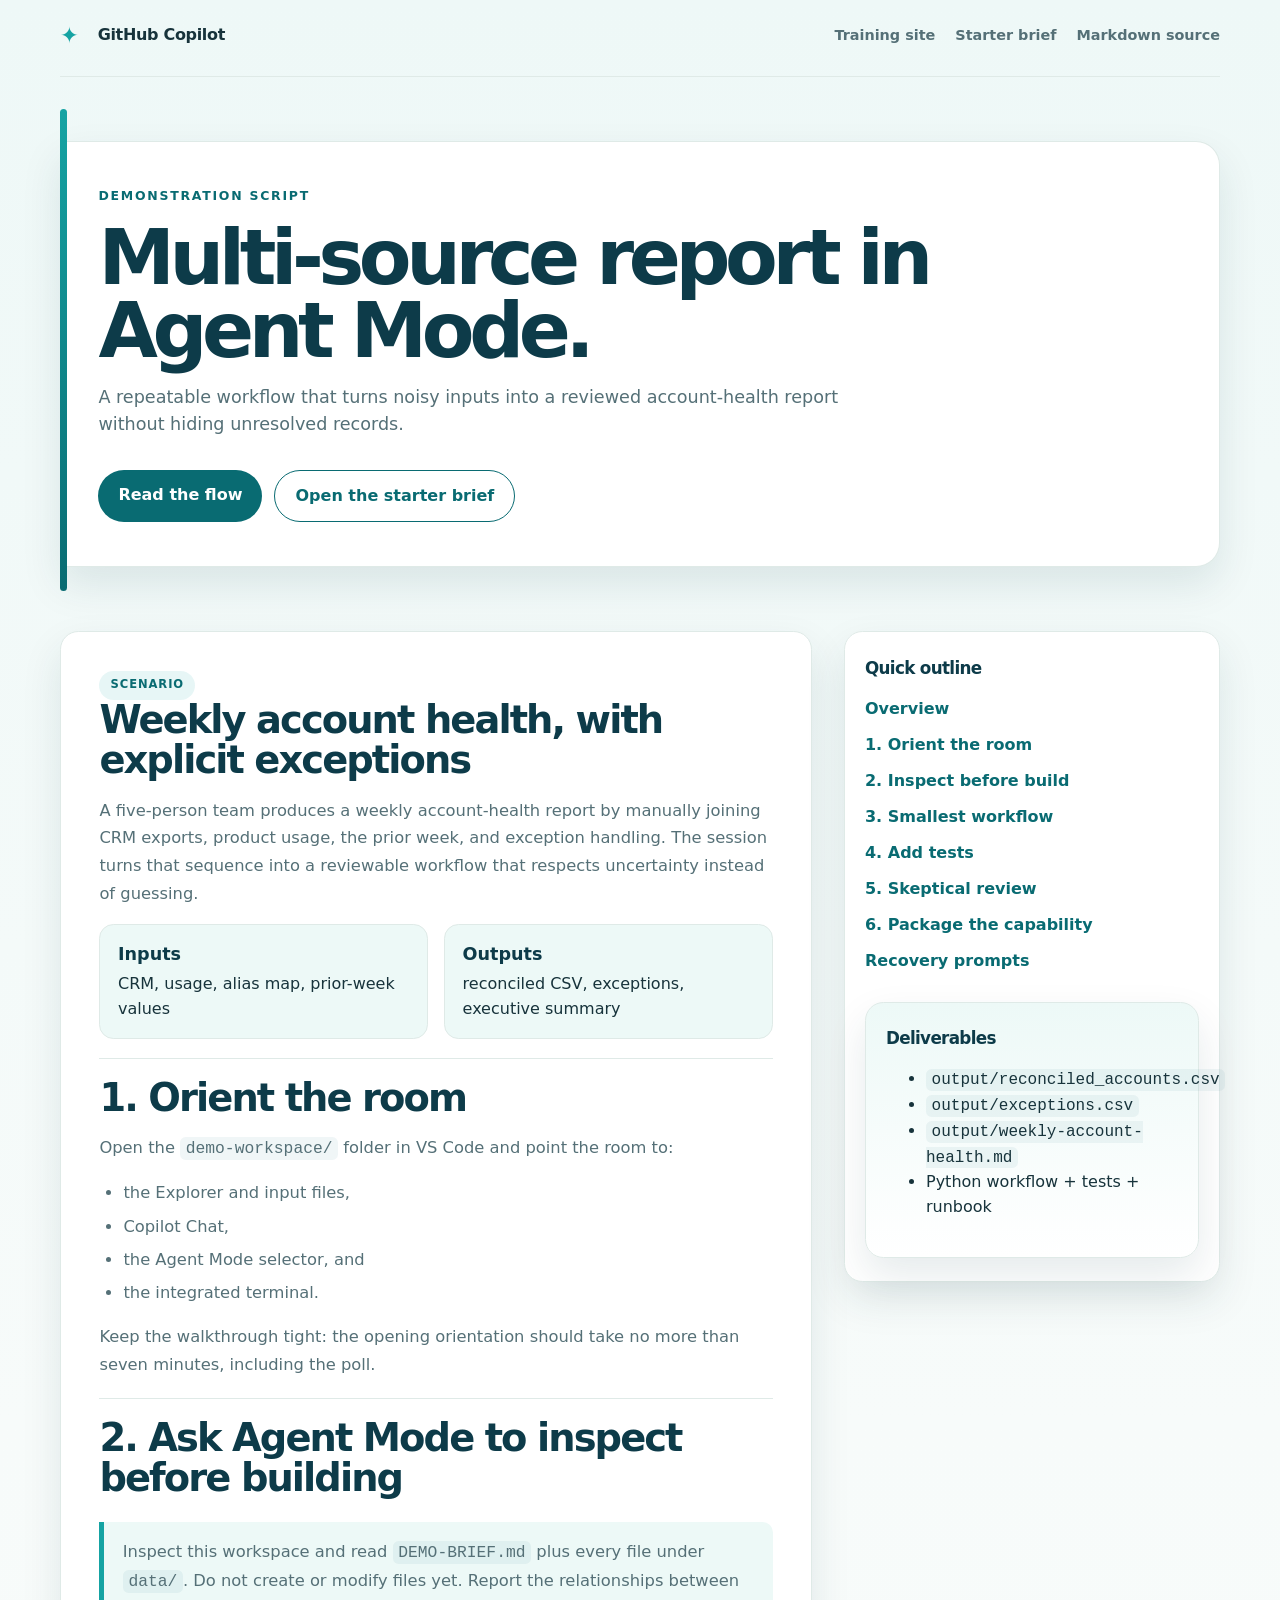
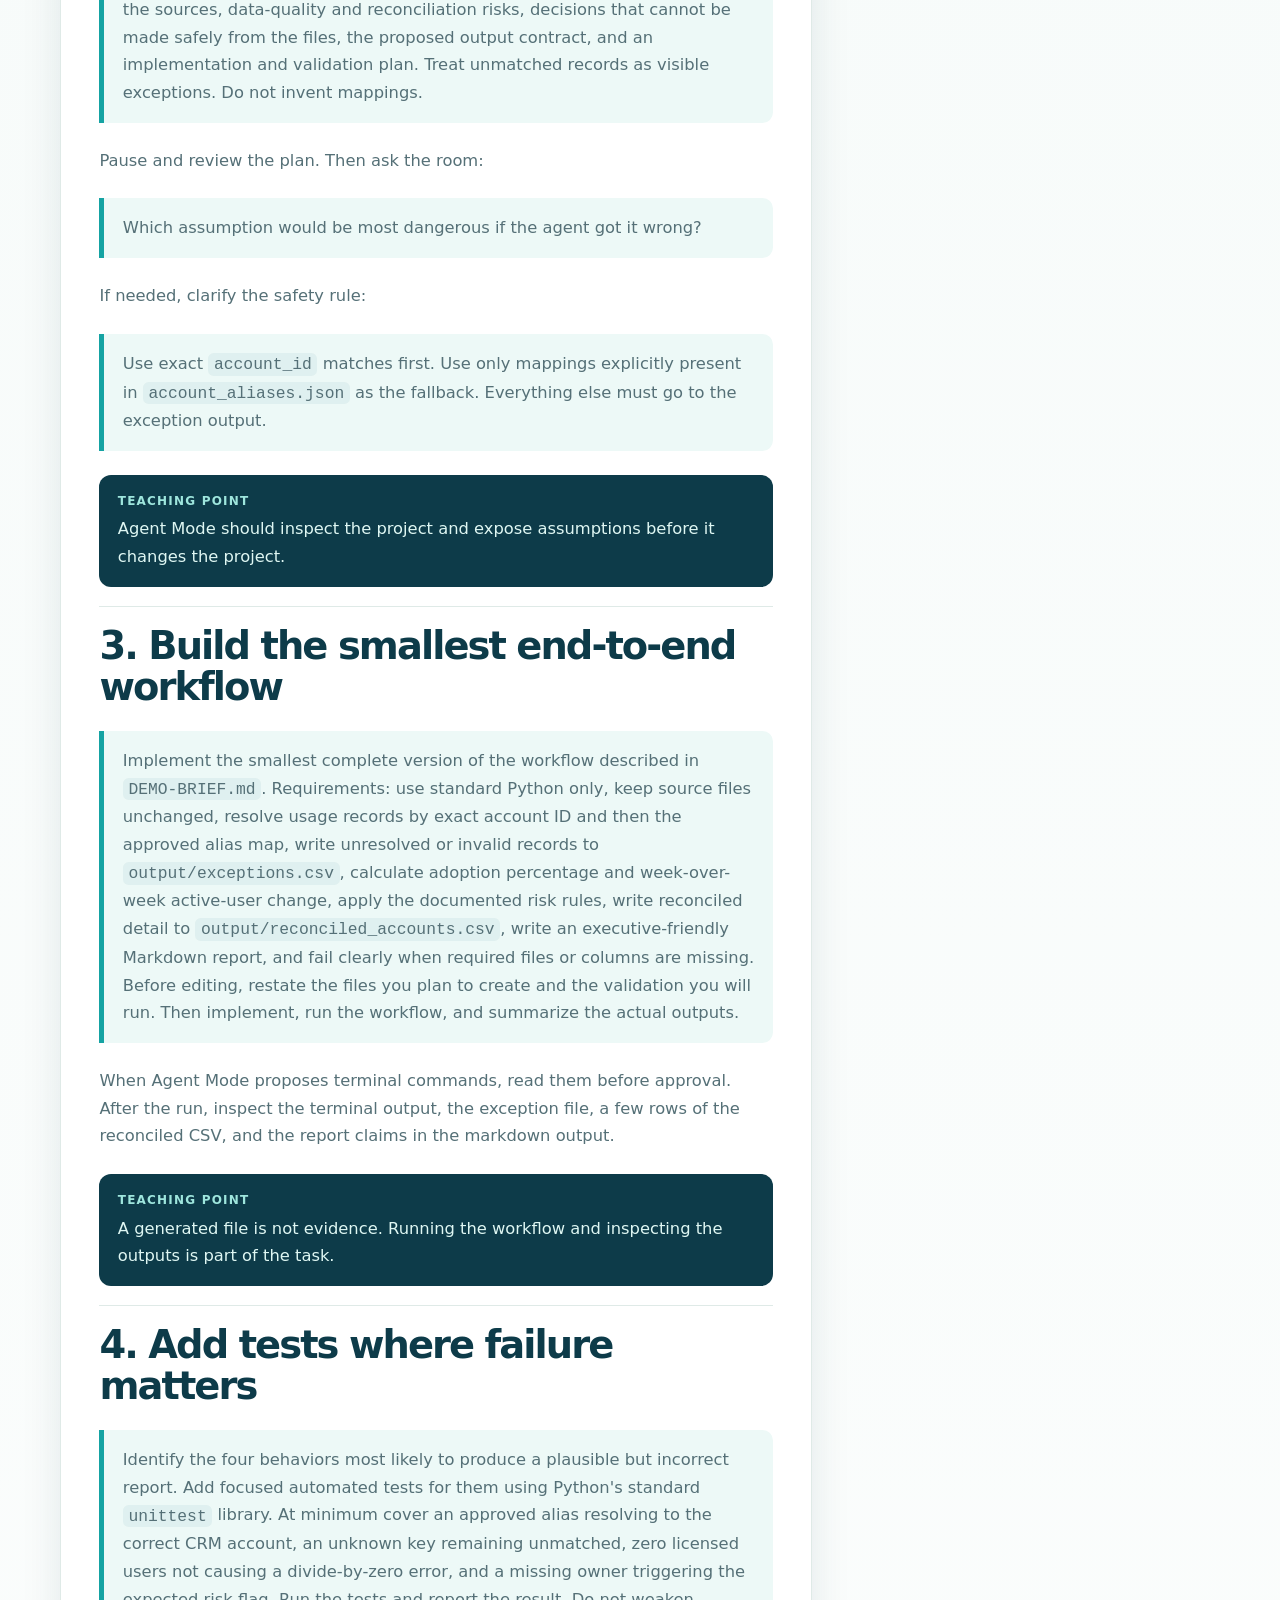
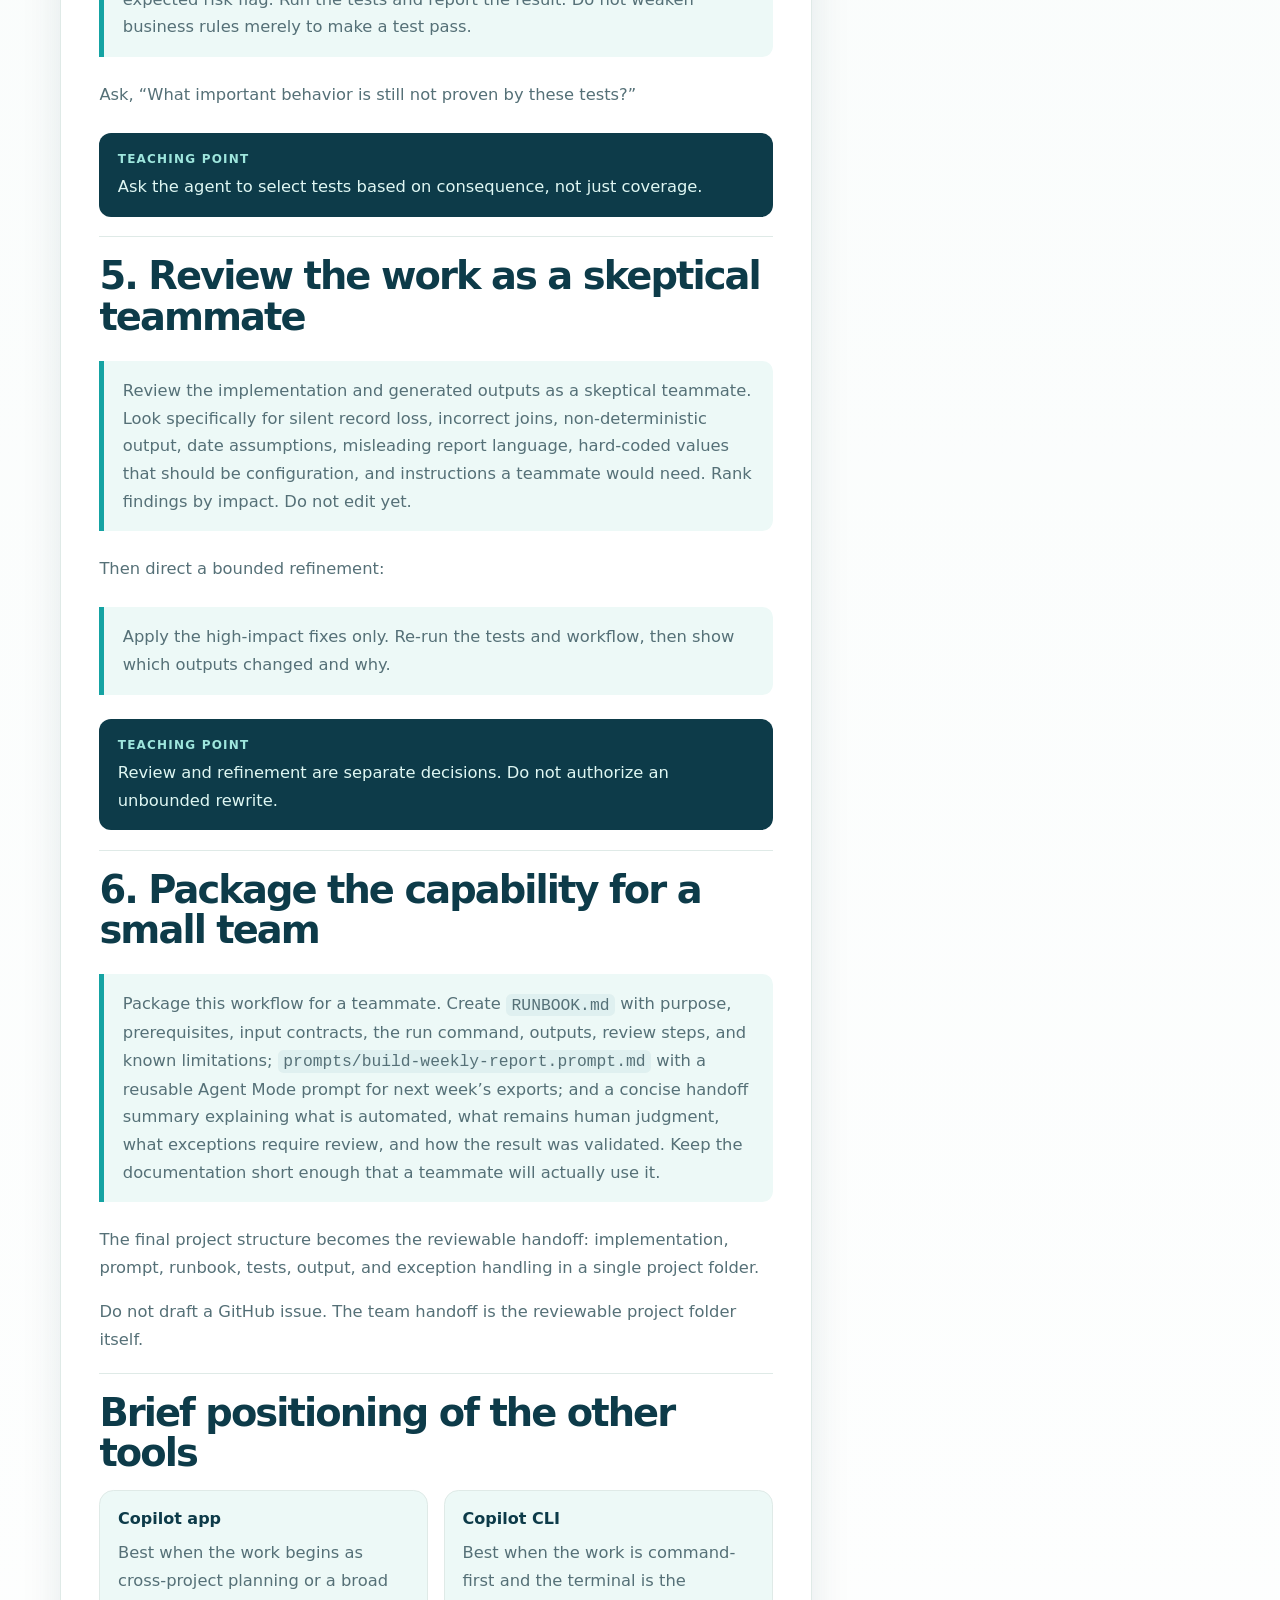
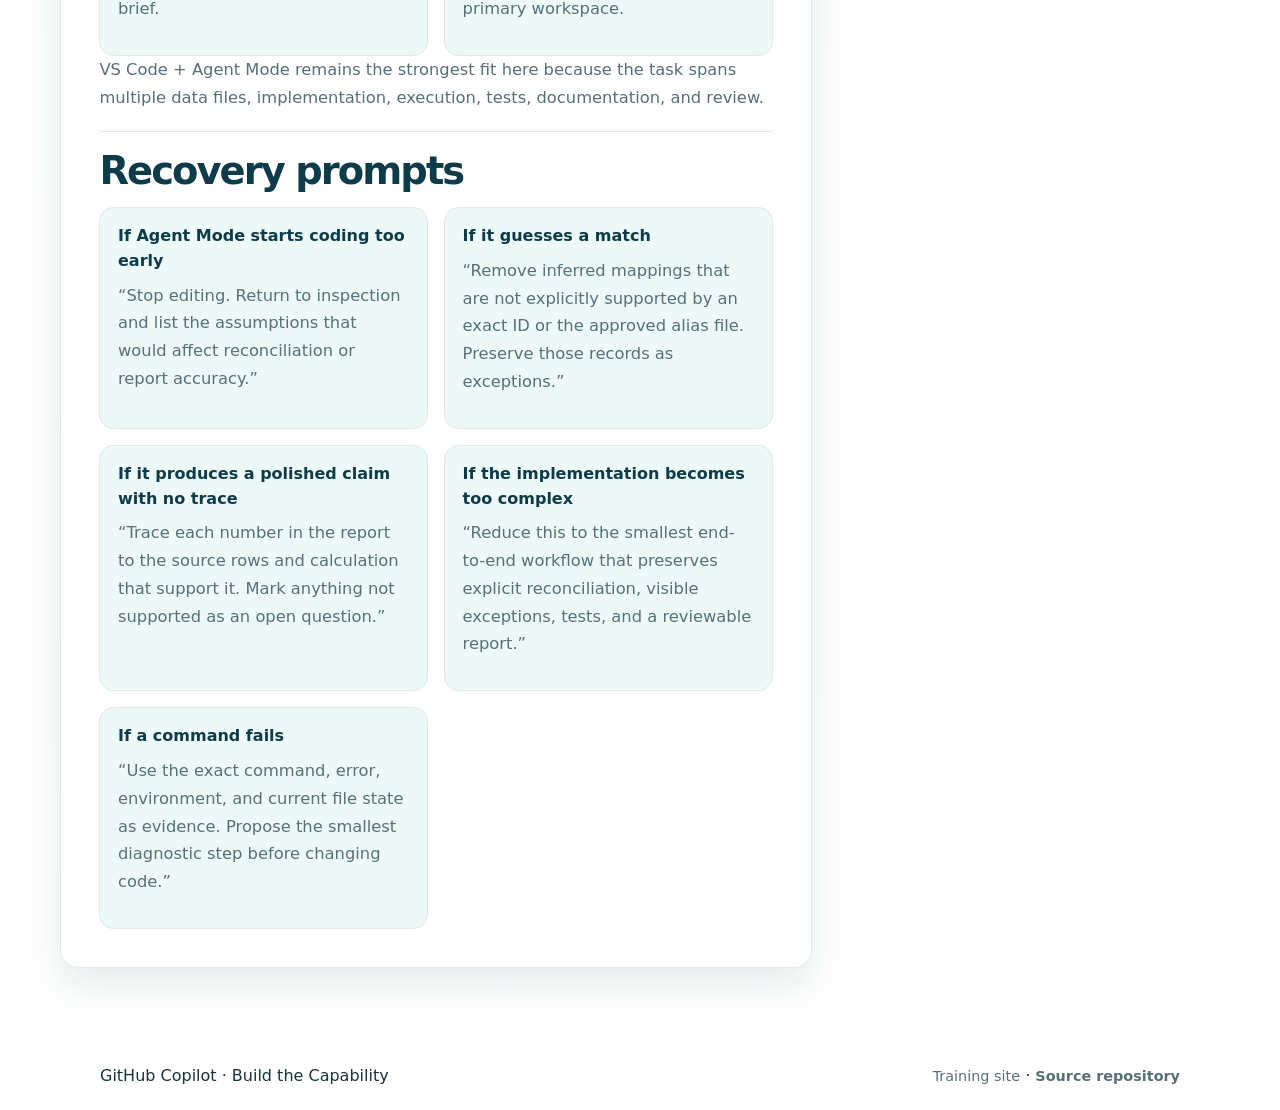
==== commit 6886961c: "Rename training materials to GitHub Copilot Co-authored-by: Copilot App <223556219+Copilot@users.nor" ====
--- a/demo-script.html
+++ b/demo-script.html
@@ -3,17 +3,17 @@
 <head>
   <meta charset="utf-8">
   <meta name="viewport" content="width=device-width, initial-scale=1">
-  <meta name="description" content="Demonstration script for the Outfitter with Microsoft training: multi-source report workflow in GitHub Copilot Agent Mode.">
-  <title>Demonstration Script · Outfitter with Microsoft</title>
+  <meta name="description" content="Demonstration script for the GitHub Copilot training: multi-source report workflow in Agent Mode.">
+  <title>Demonstration Script · GitHub Copilot</title>
   <link rel="stylesheet" href="styles.css">
   <link rel="stylesheet" href="demo-pages.css">
 </head>
 <body class="demo-page">
   <div class="demo-shell">
     <header class="demo-header" aria-label="Main navigation">
-      <a class="brand" href="index.html" aria-label="Outfitter with Microsoft home">
+      <a class="brand" href="index.html" aria-label="GitHub Copilot home">
         <span class="brand-mark">✦</span>
-        <span>Outfitter with Microsoft</span>
+        <span>GitHub Copilot</span>
       </a>
       <nav>
         <a href="index.html">Training site</a>
@@ -177,7 +177,7 @@
     </main>
   </div>
   <footer class="site-footer">
-    <span>Outfitter with Microsoft · Build the Capability</span>
+    <span>GitHub Copilot · Build the Capability</span>
     <span><a href="index.html">Training site</a> · <a class="repo-link" href="https://github.com/beardofedu/github-copilot-professional-productivity-training" target="_blank" rel="noopener">Source repository</a></span>
   </footer>
 </body>
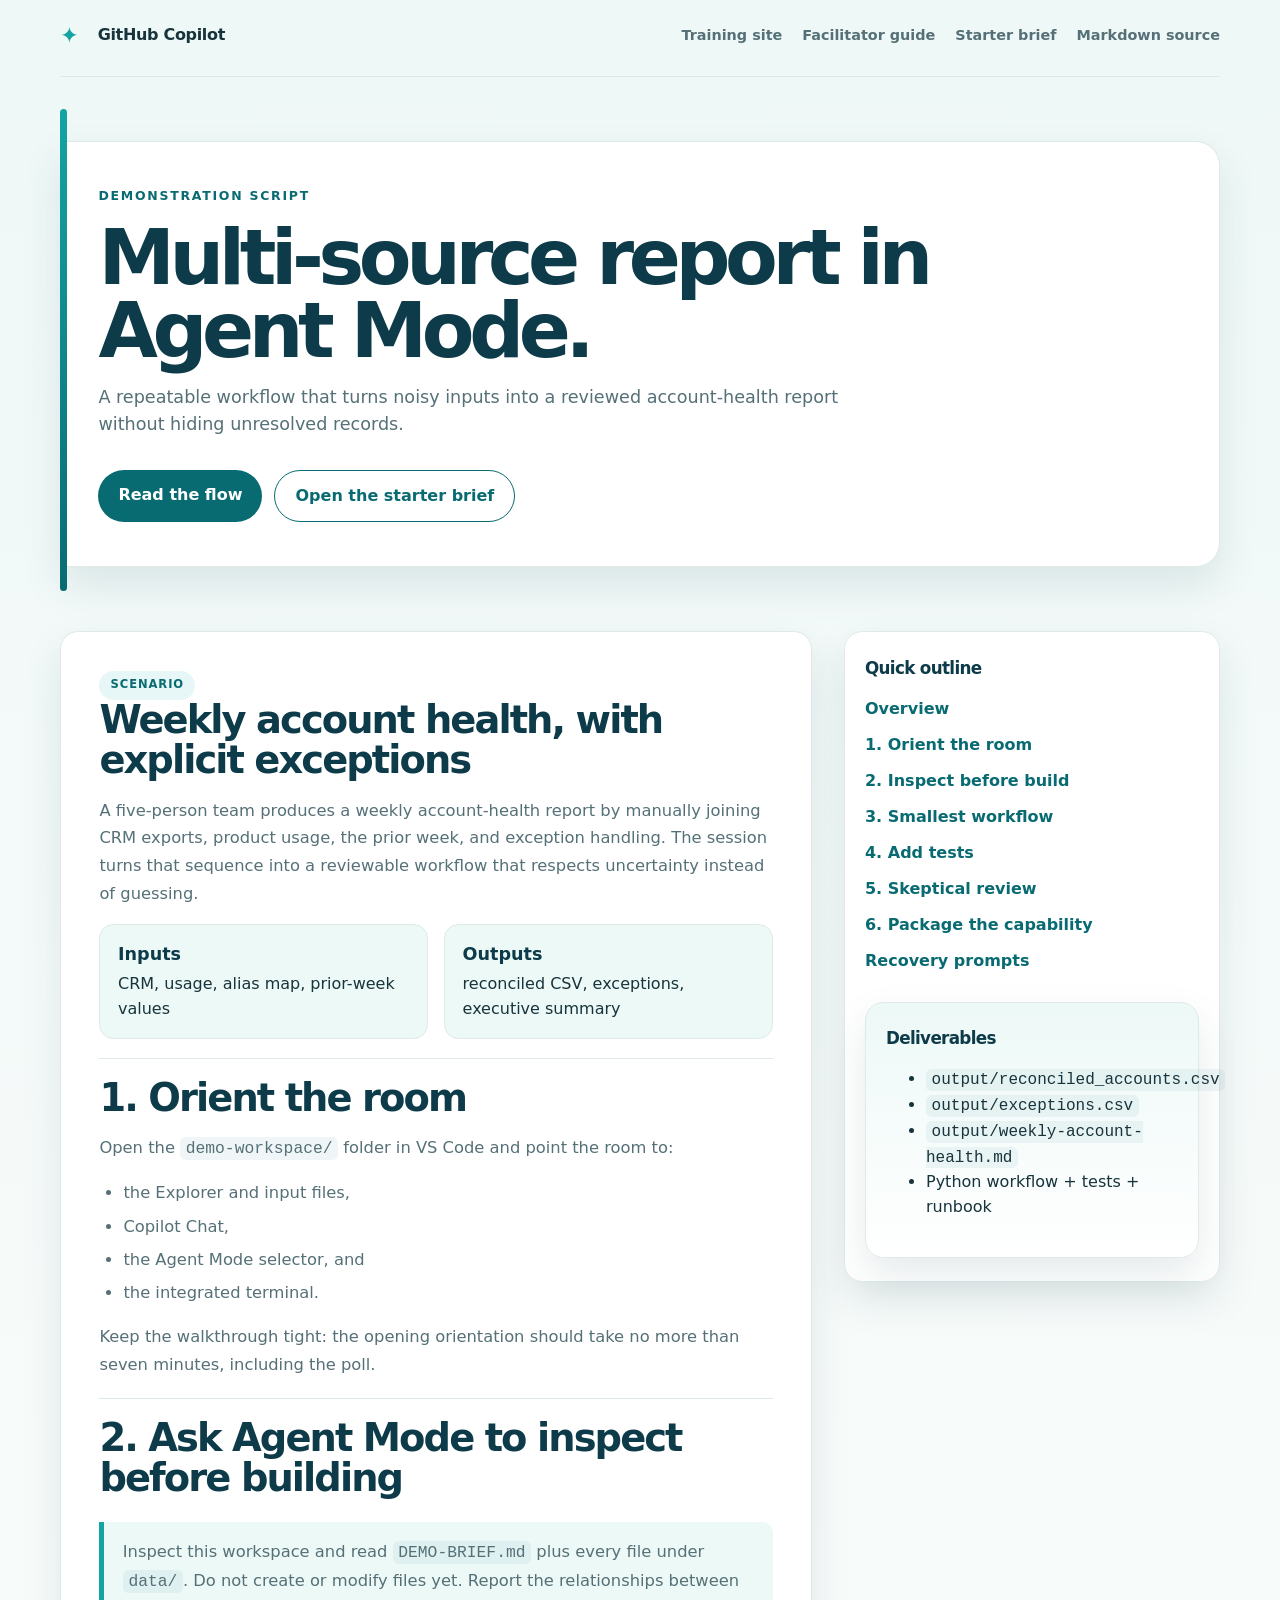
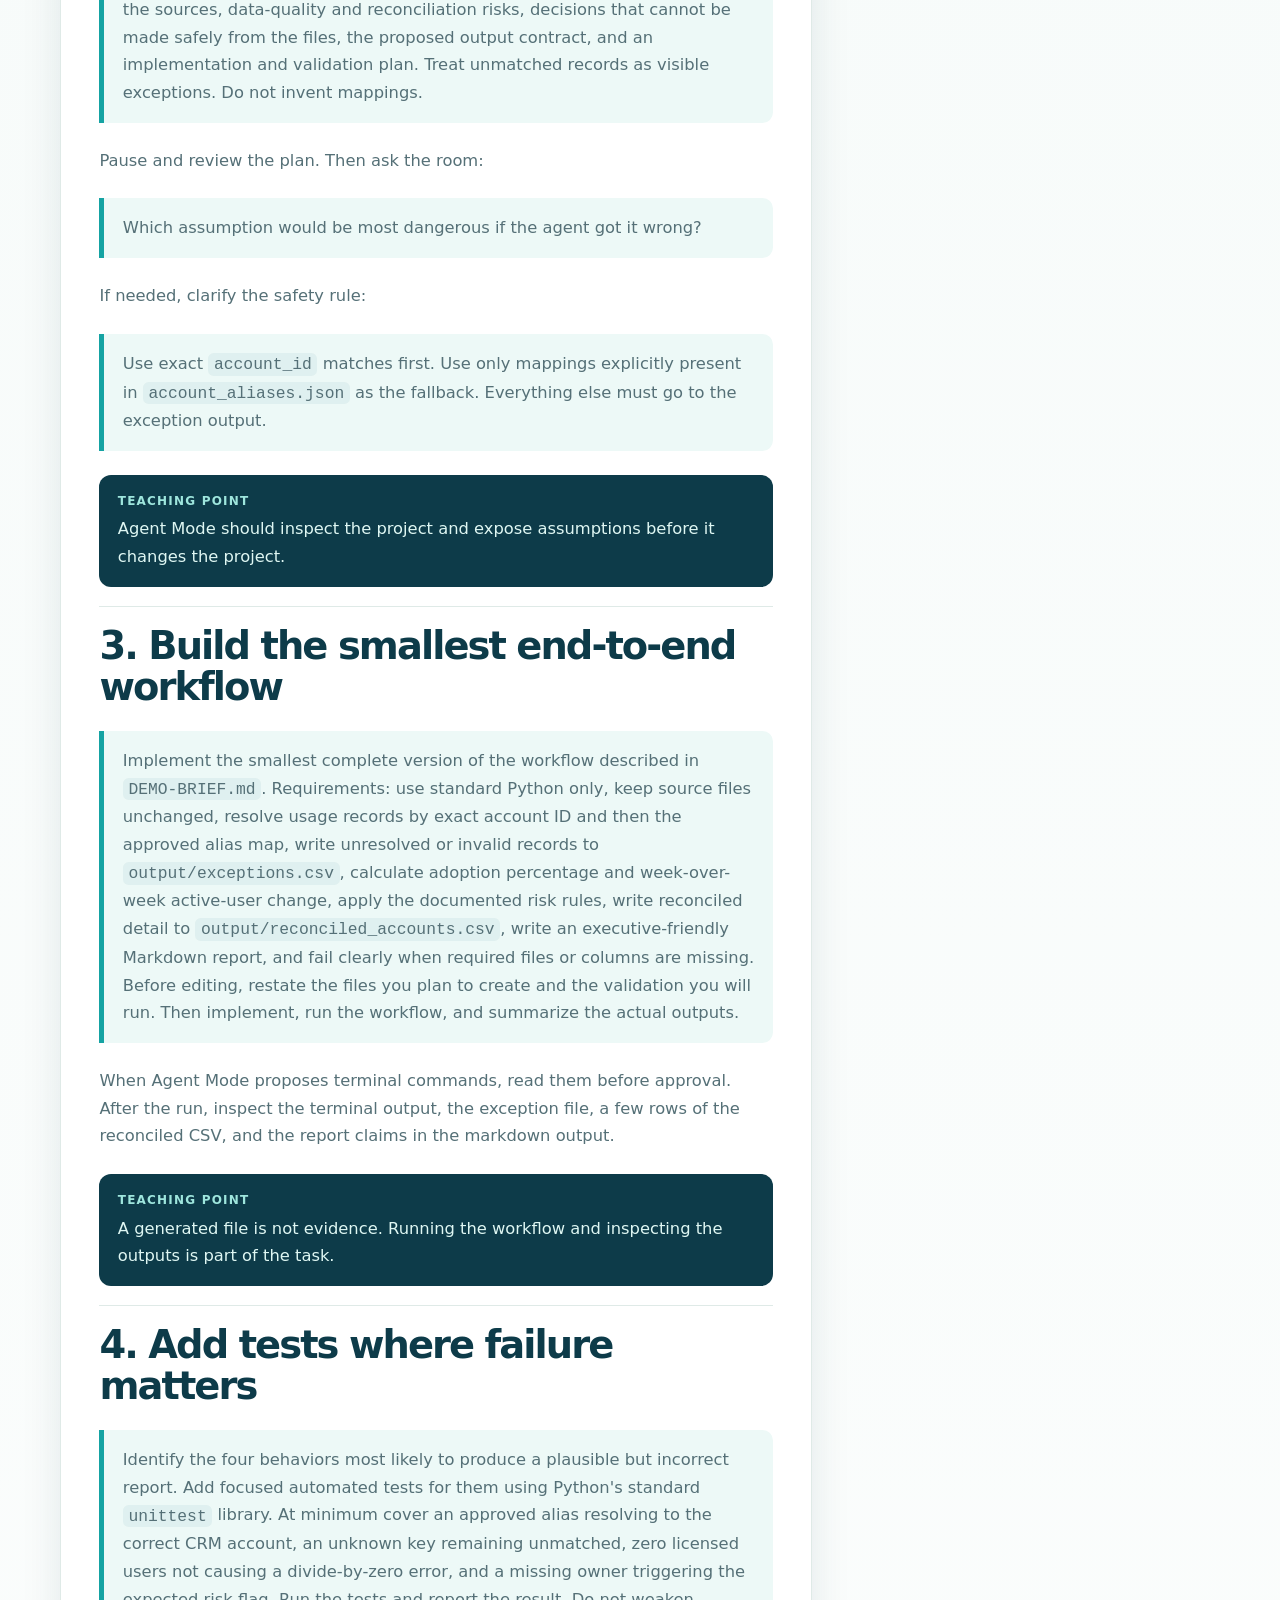
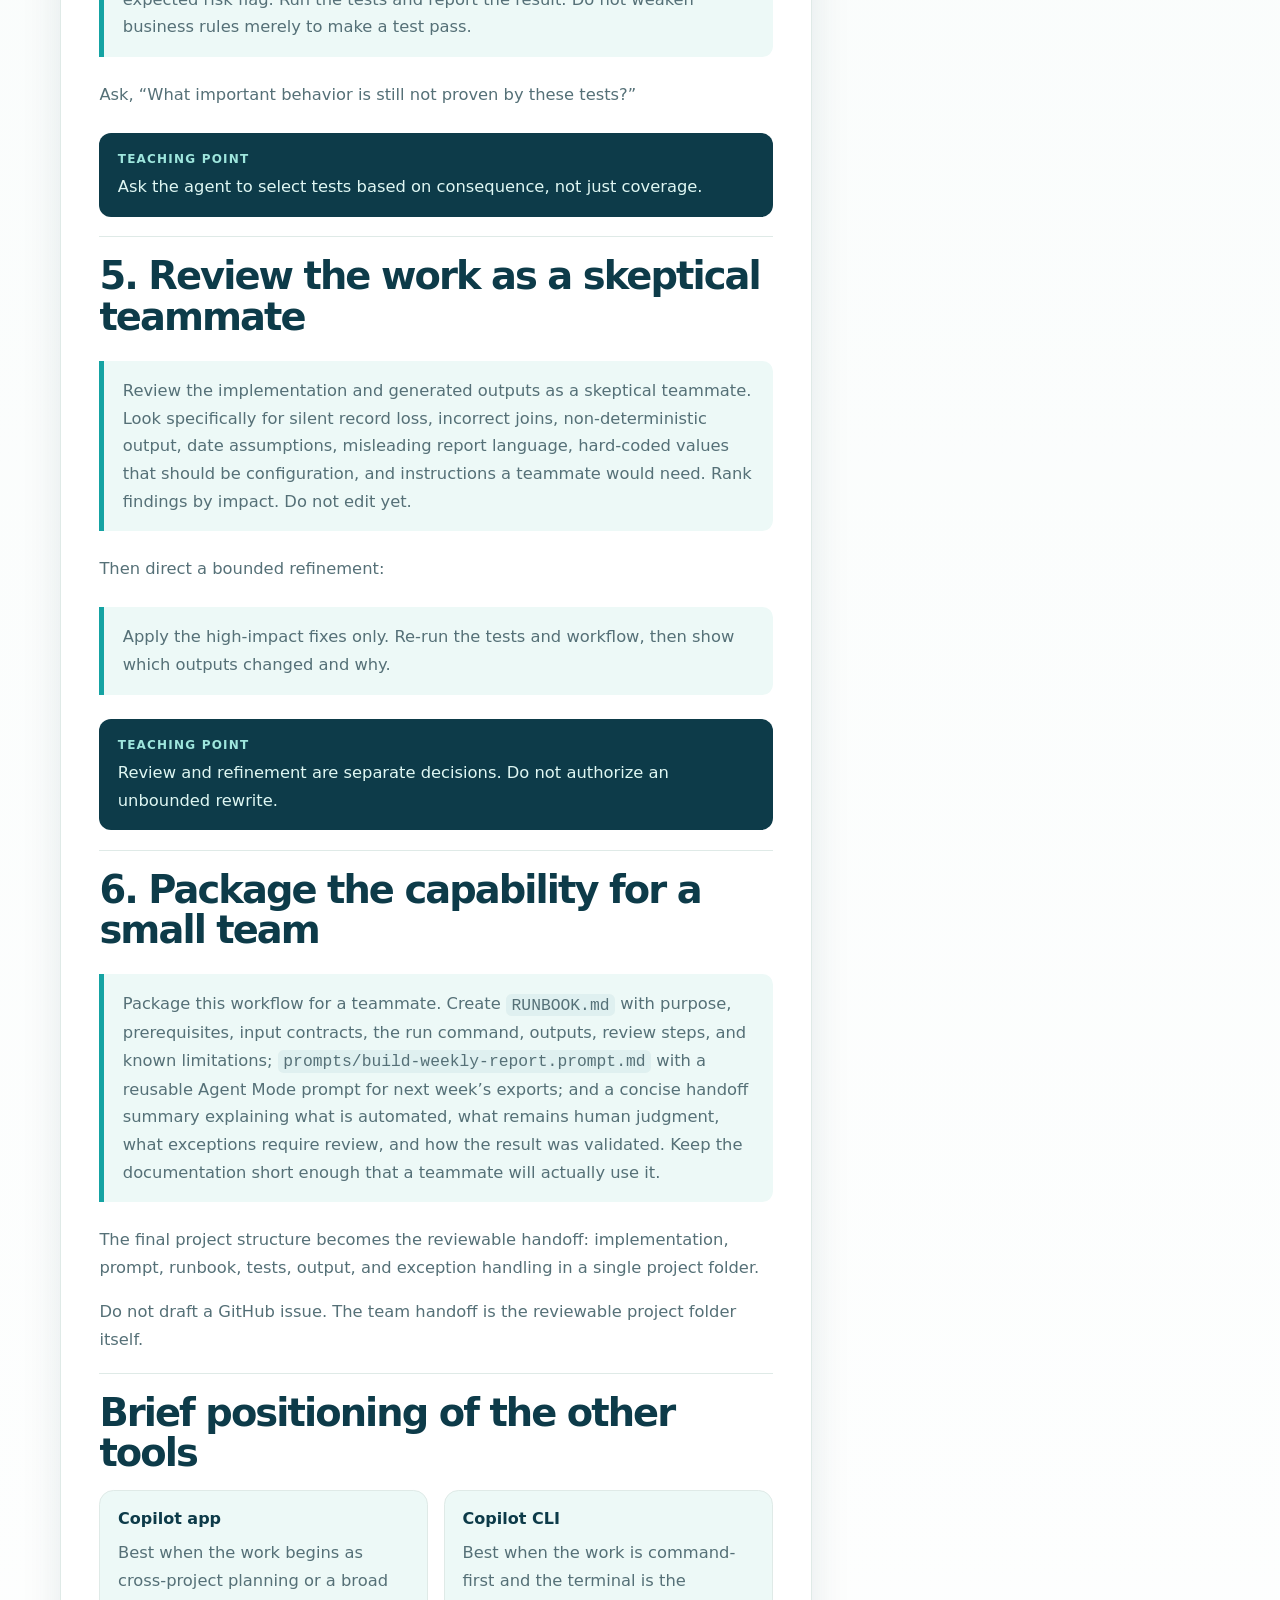
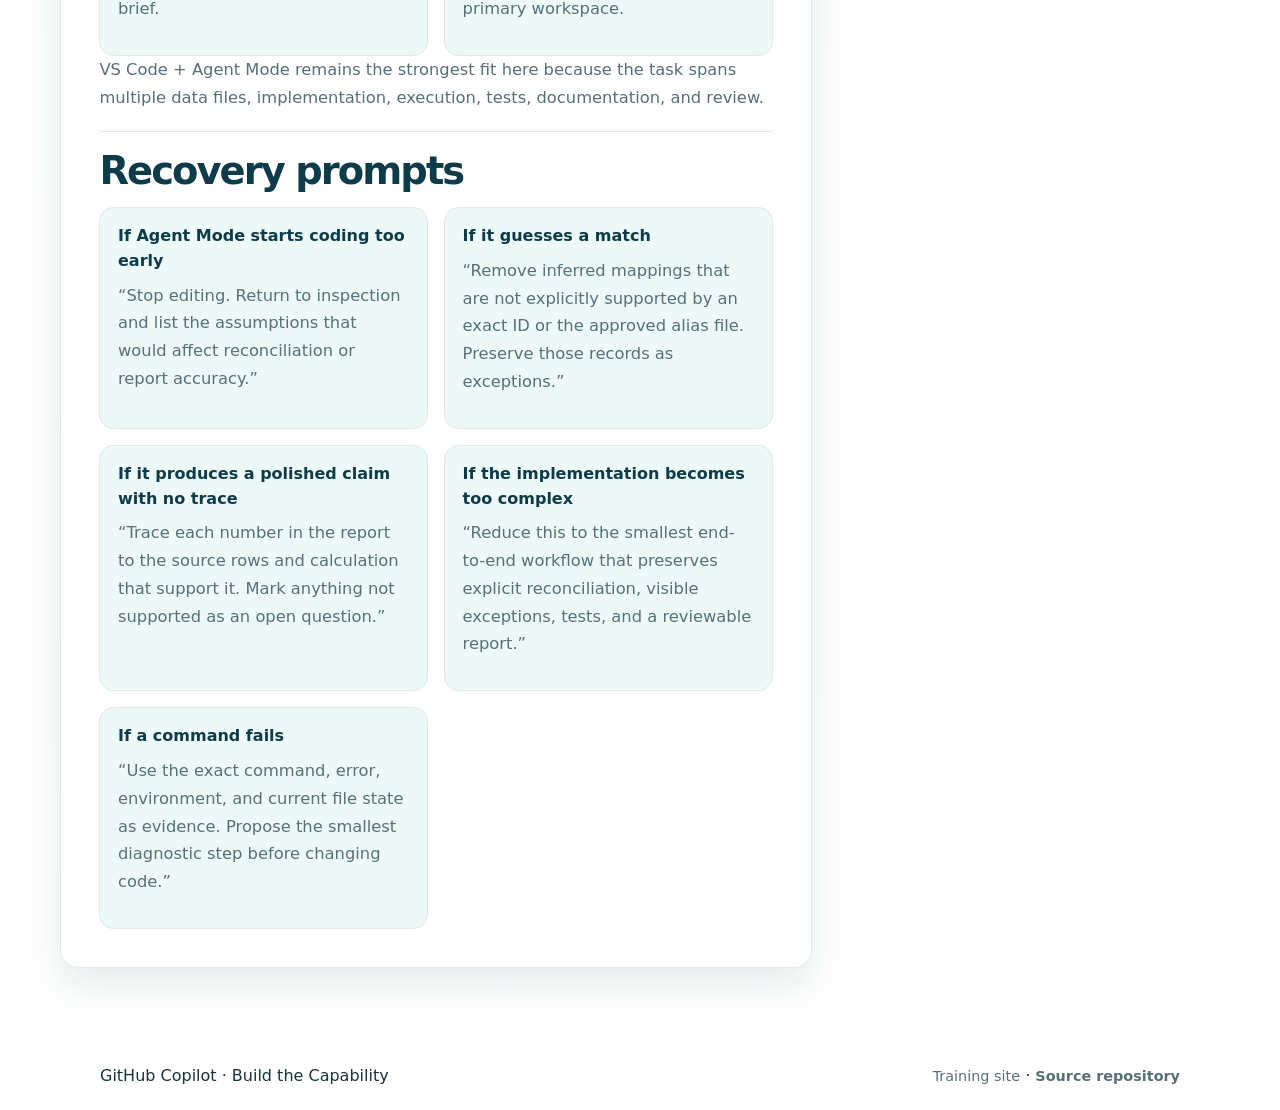
==== commit 92f3b6f0: "Complete facilitator guide navigation Co-authored-by: Copilot App <223556219+Copilot@users.noreply.g" ====
--- a/demo-script.html
+++ b/demo-script.html
@@ -17,6 +17,7 @@
       </a>
       <nav>
         <a href="index.html">Training site</a>
+        <a href="facilitator-guide.html">Facilitator guide</a>
         <a href="demo-workspace/DEMO-BRIEF.html">Starter brief</a>
         <a href="demo-script.md">Markdown source</a>
       </nav>
--- a/demo-pages.css
+++ b/demo-pages.css
@@ -251,6 +251,11 @@
   margin-bottom: .25rem;
 }
 
+.metric-grid .stat .text-link {
+  display: block;
+  margin-top: .65rem;
+}
+
 .card-grid {
   grid-template-columns: repeat(2, minmax(0, 1fr));
 }
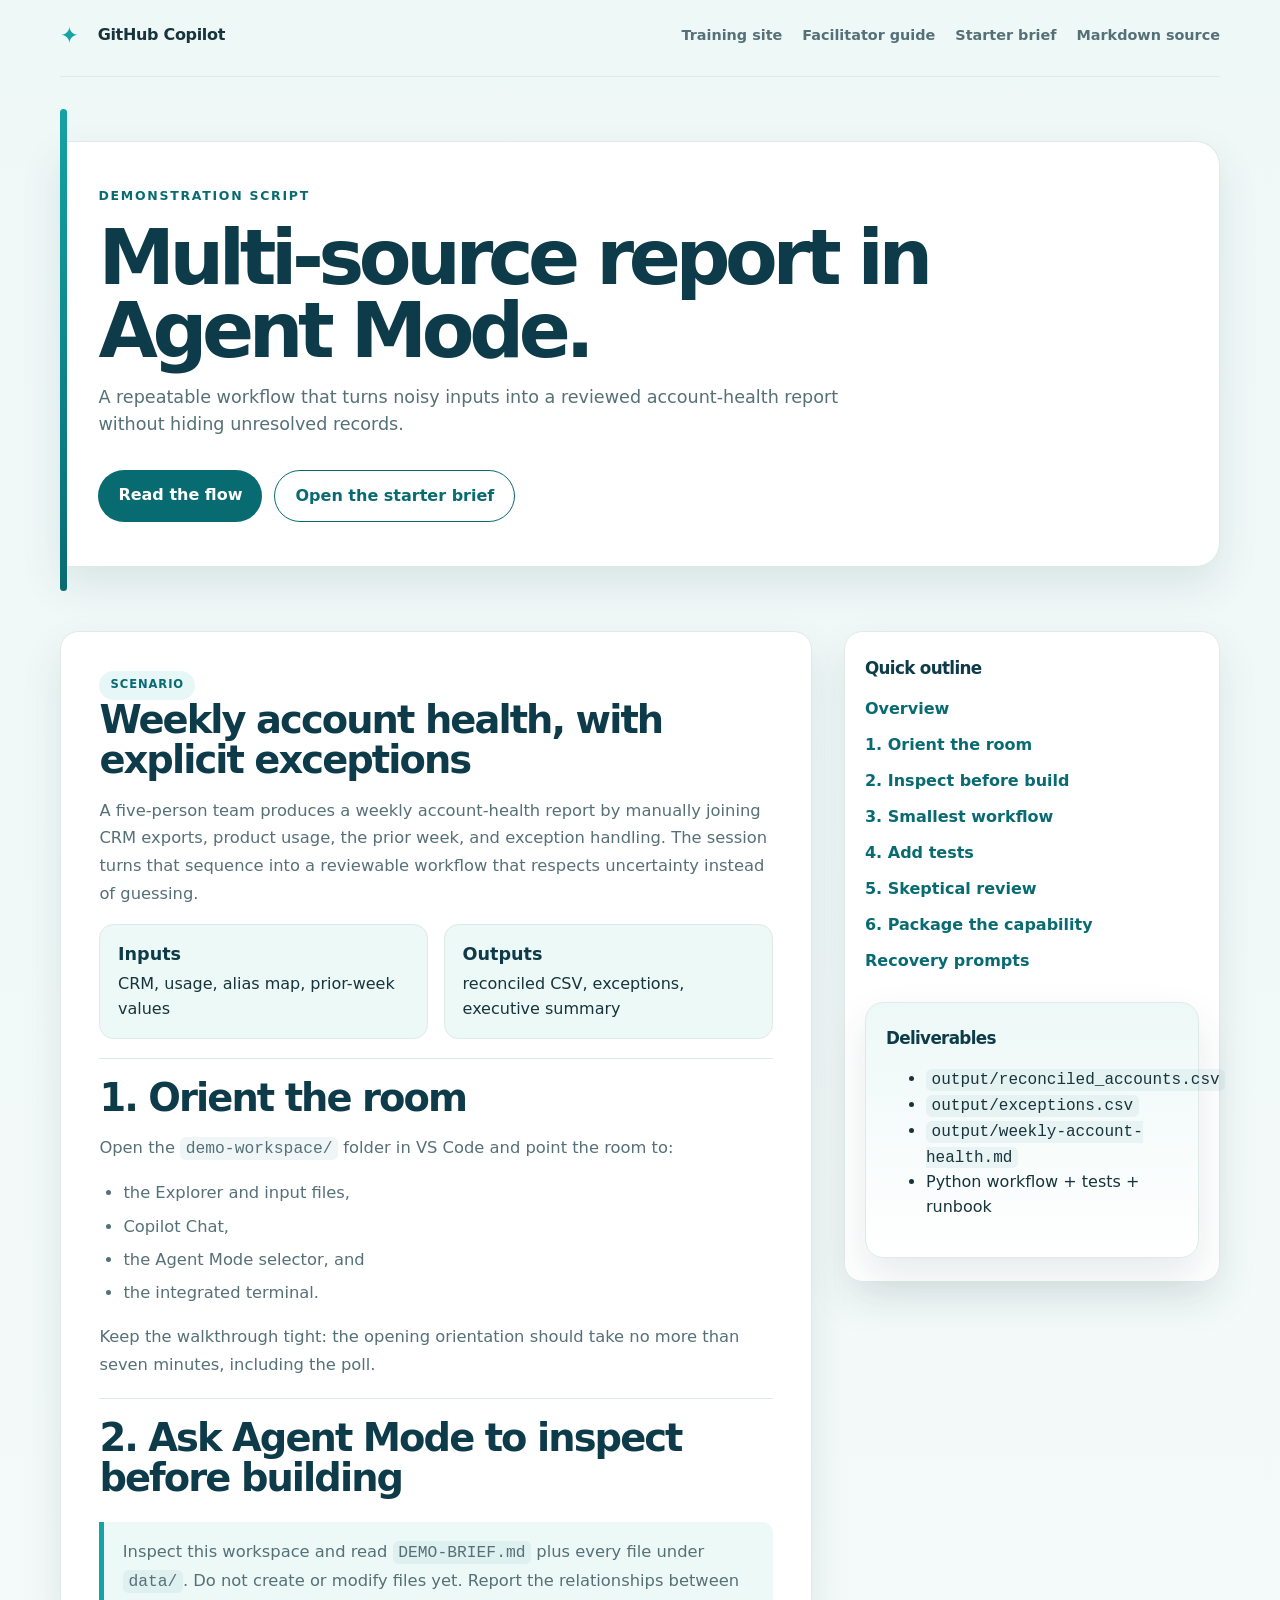
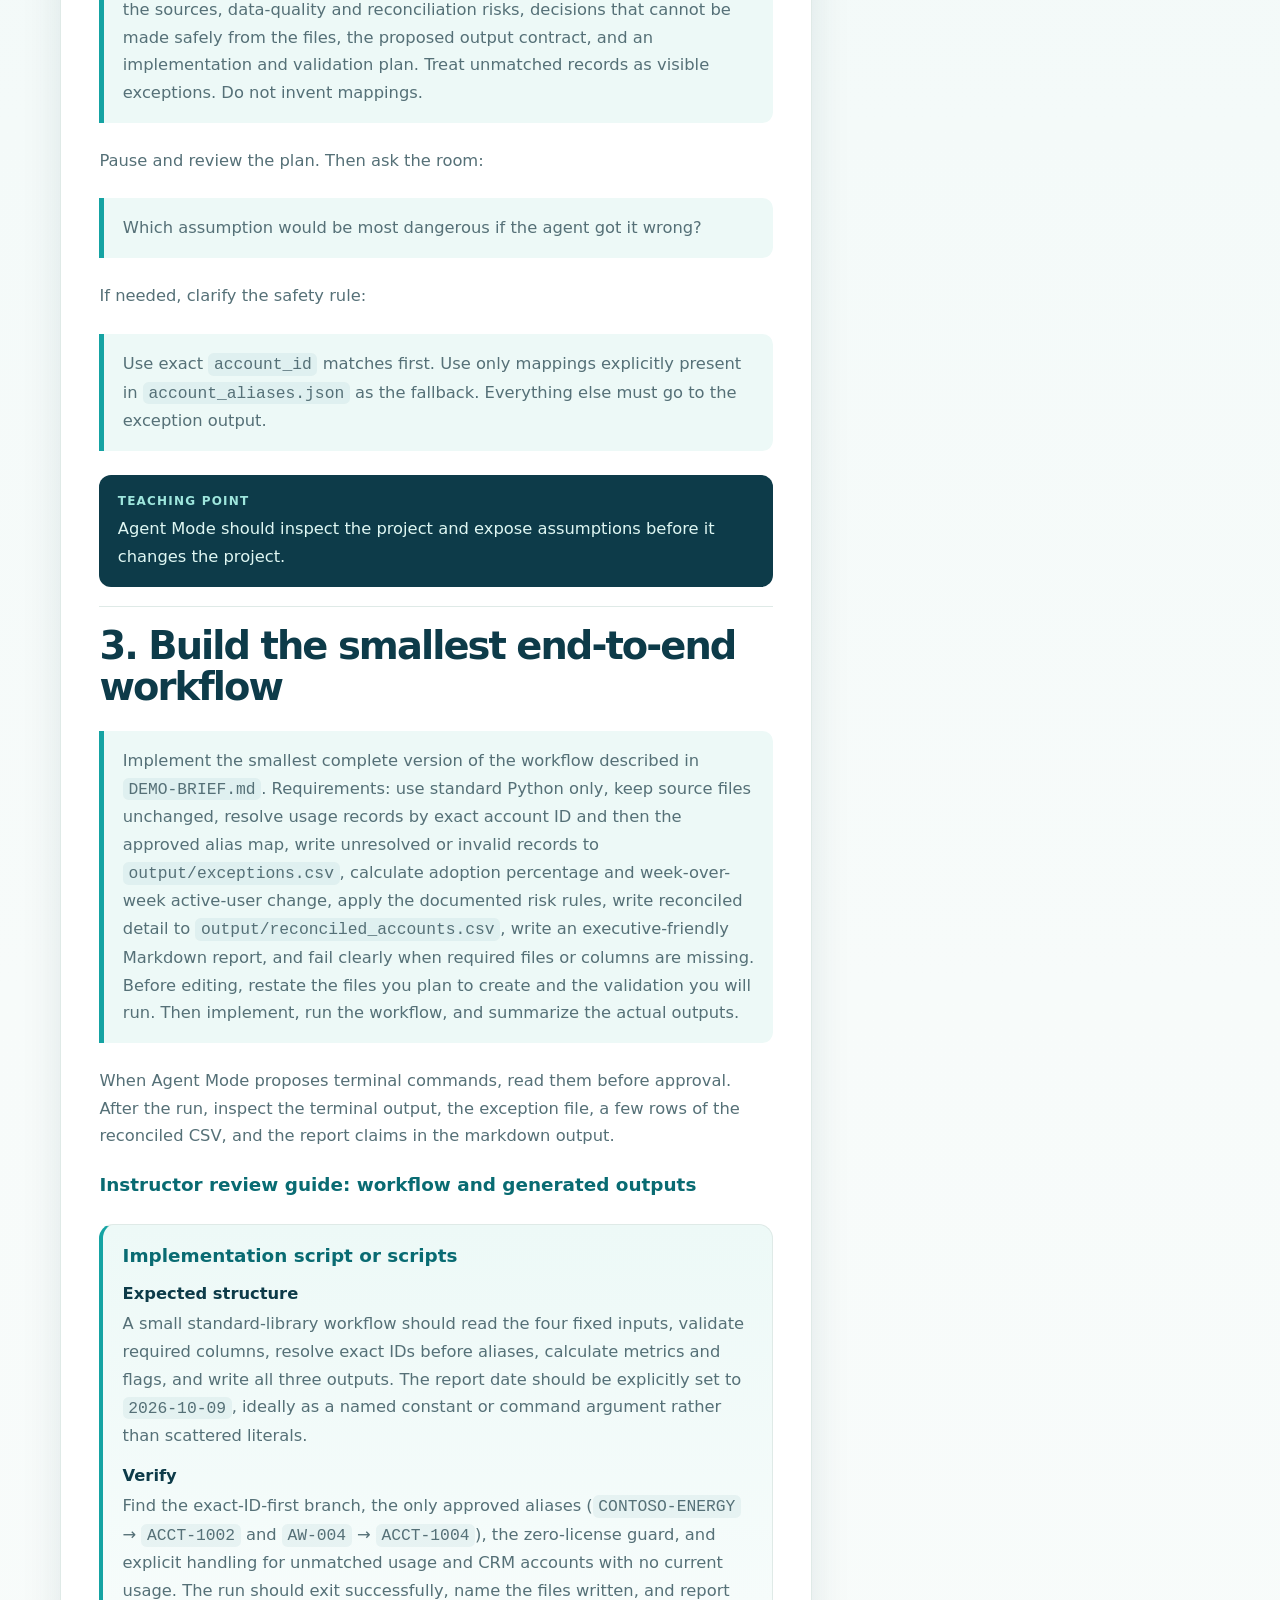
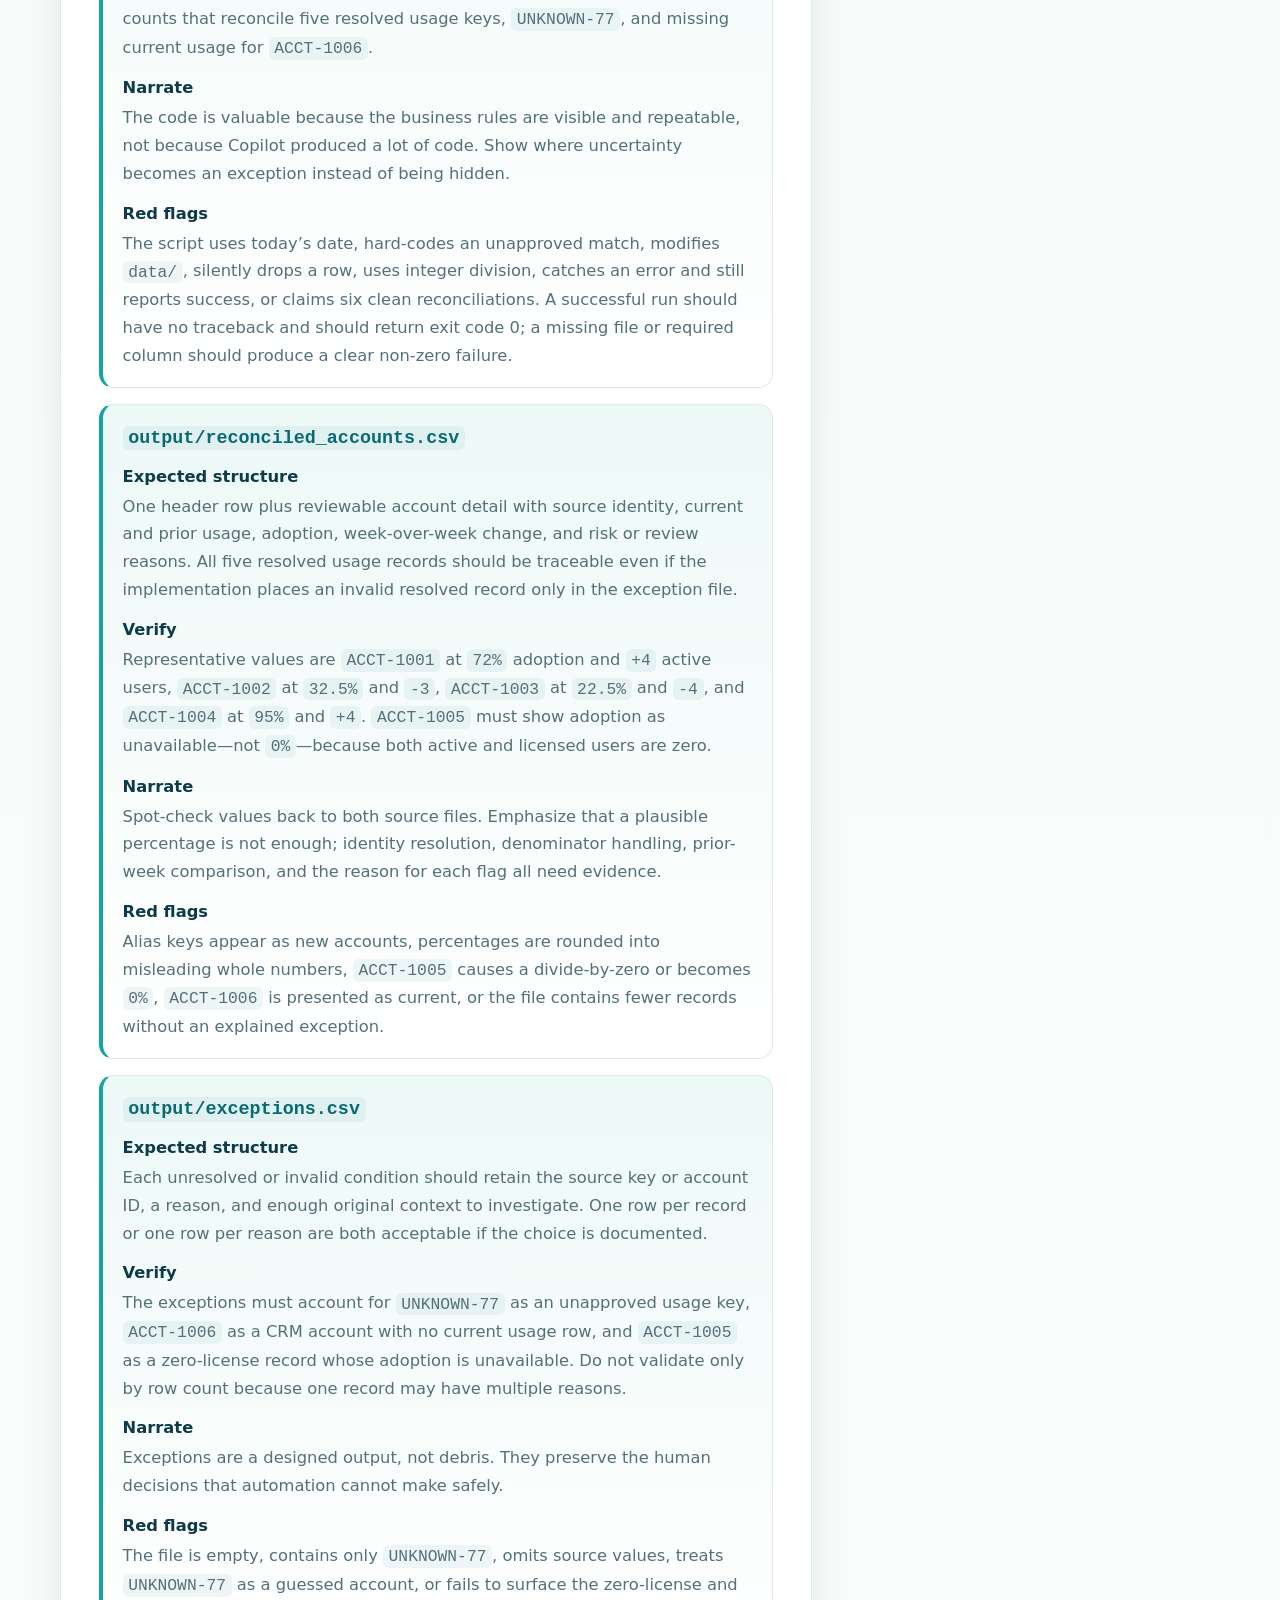
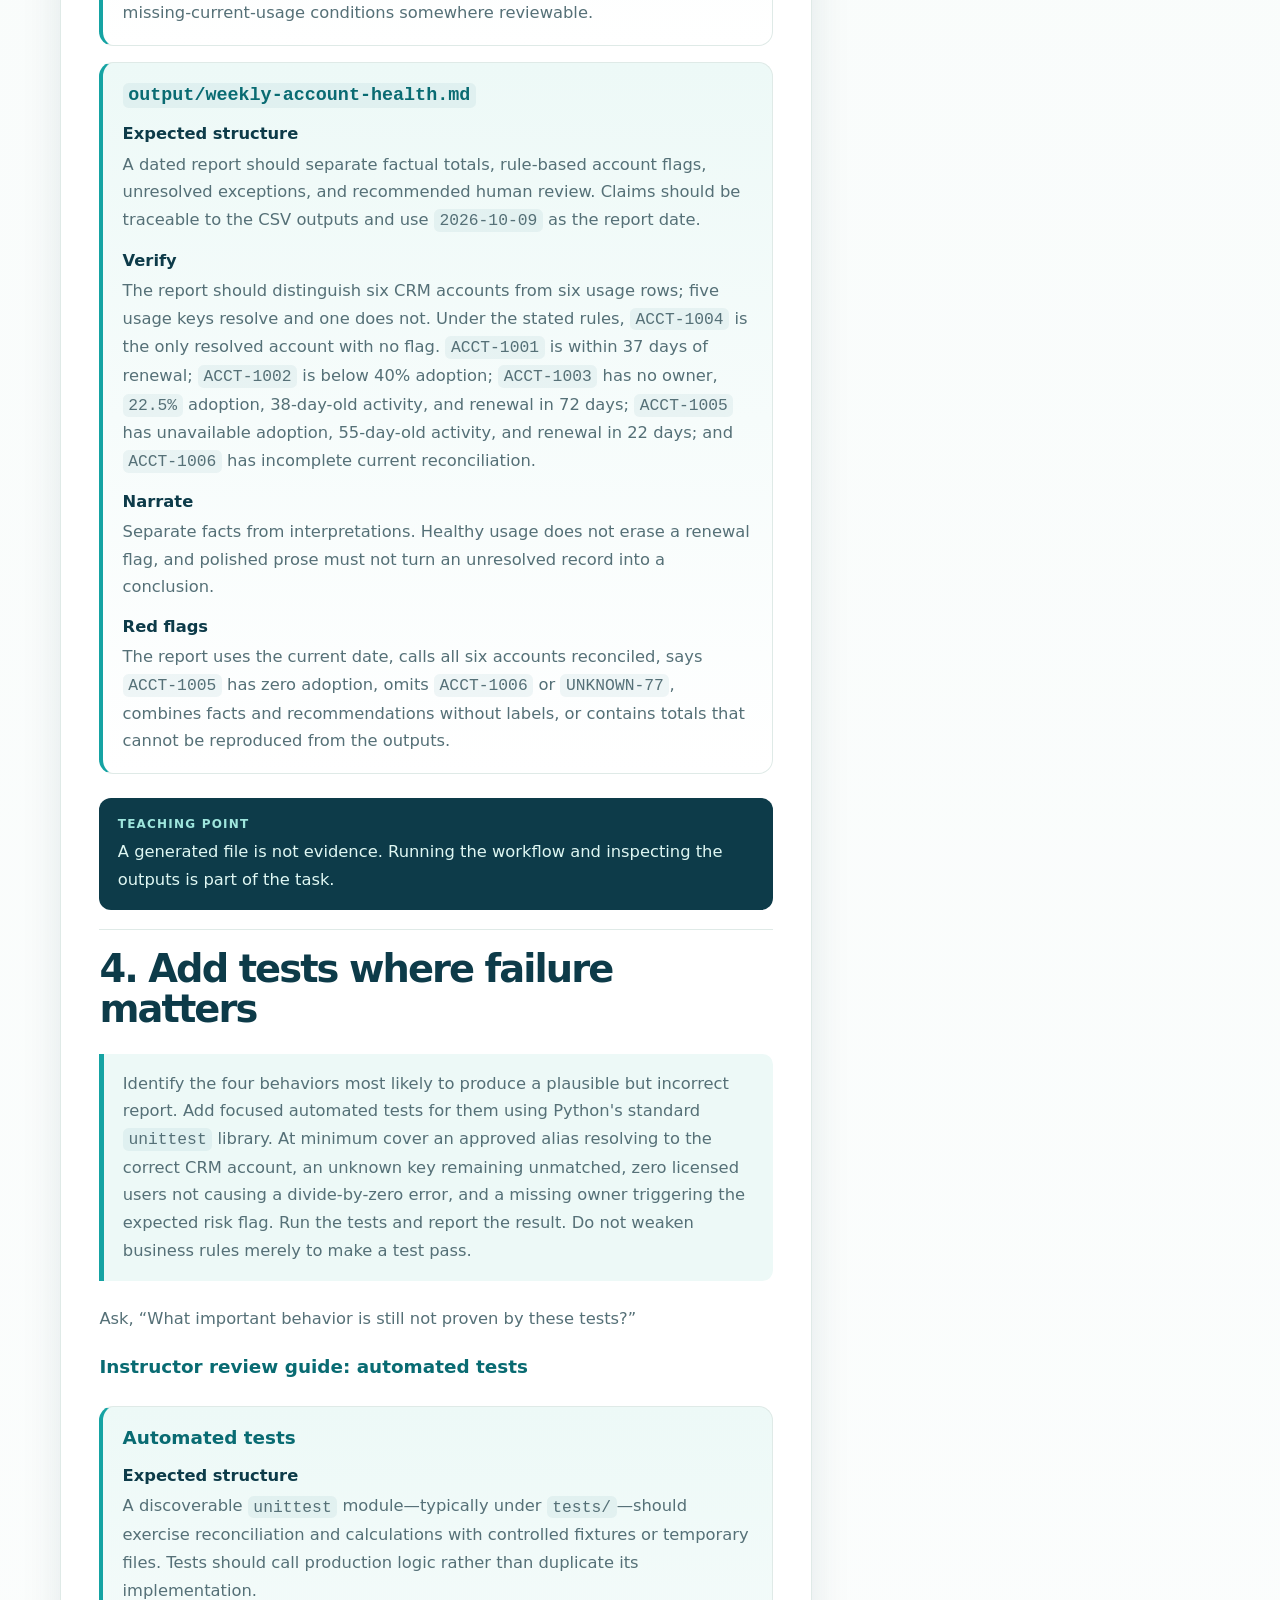
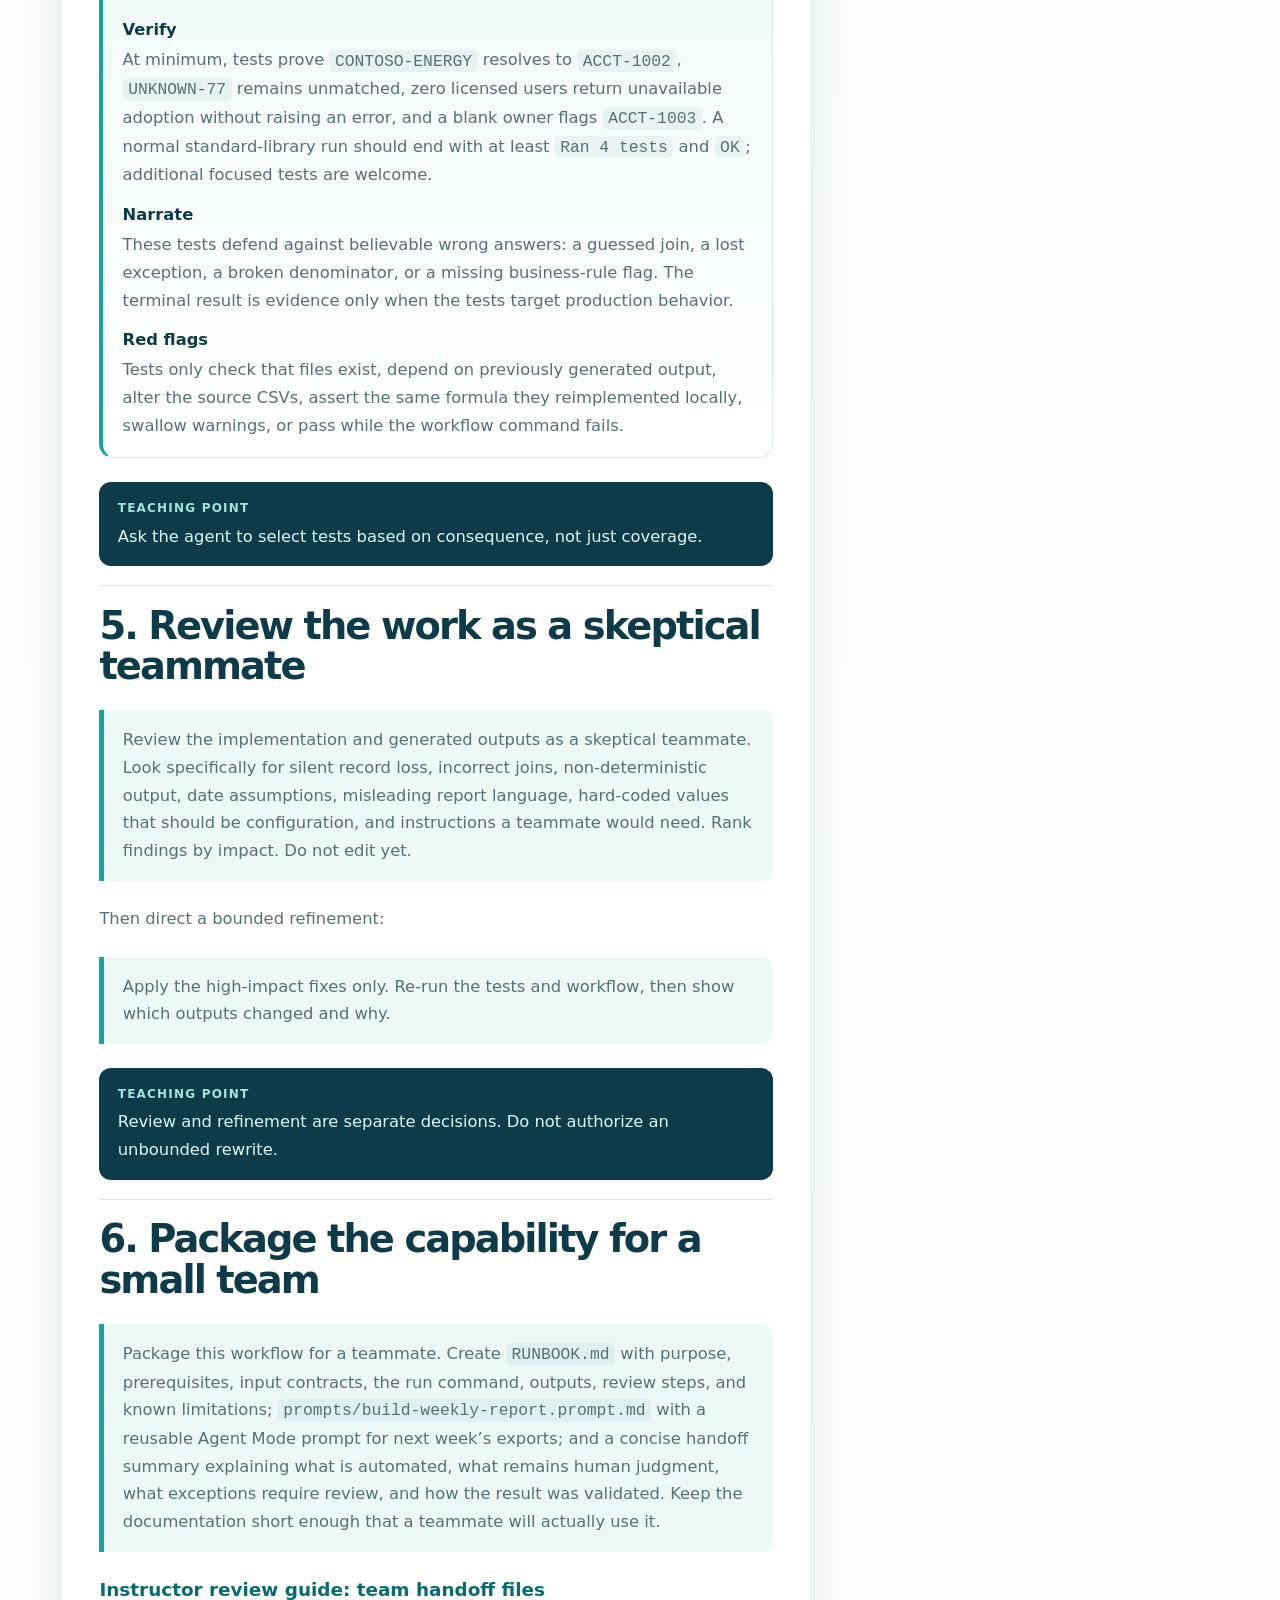
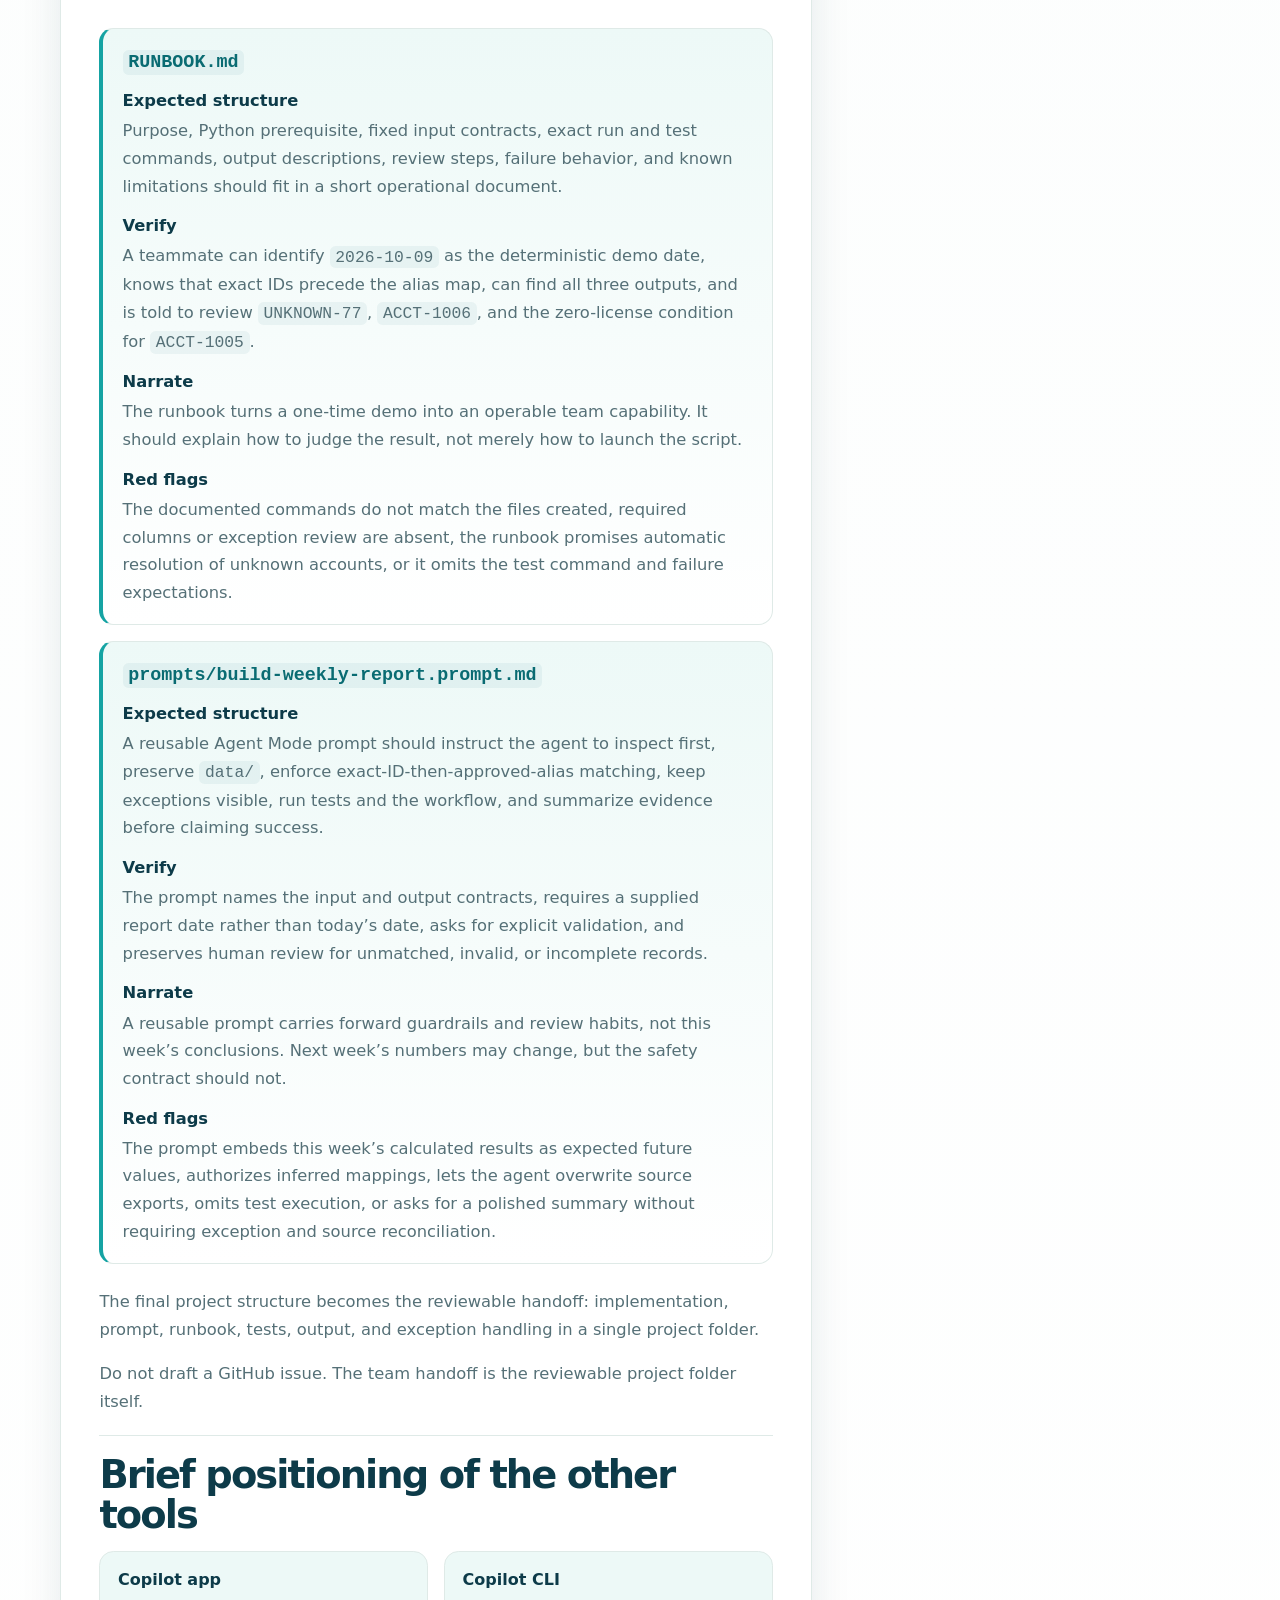
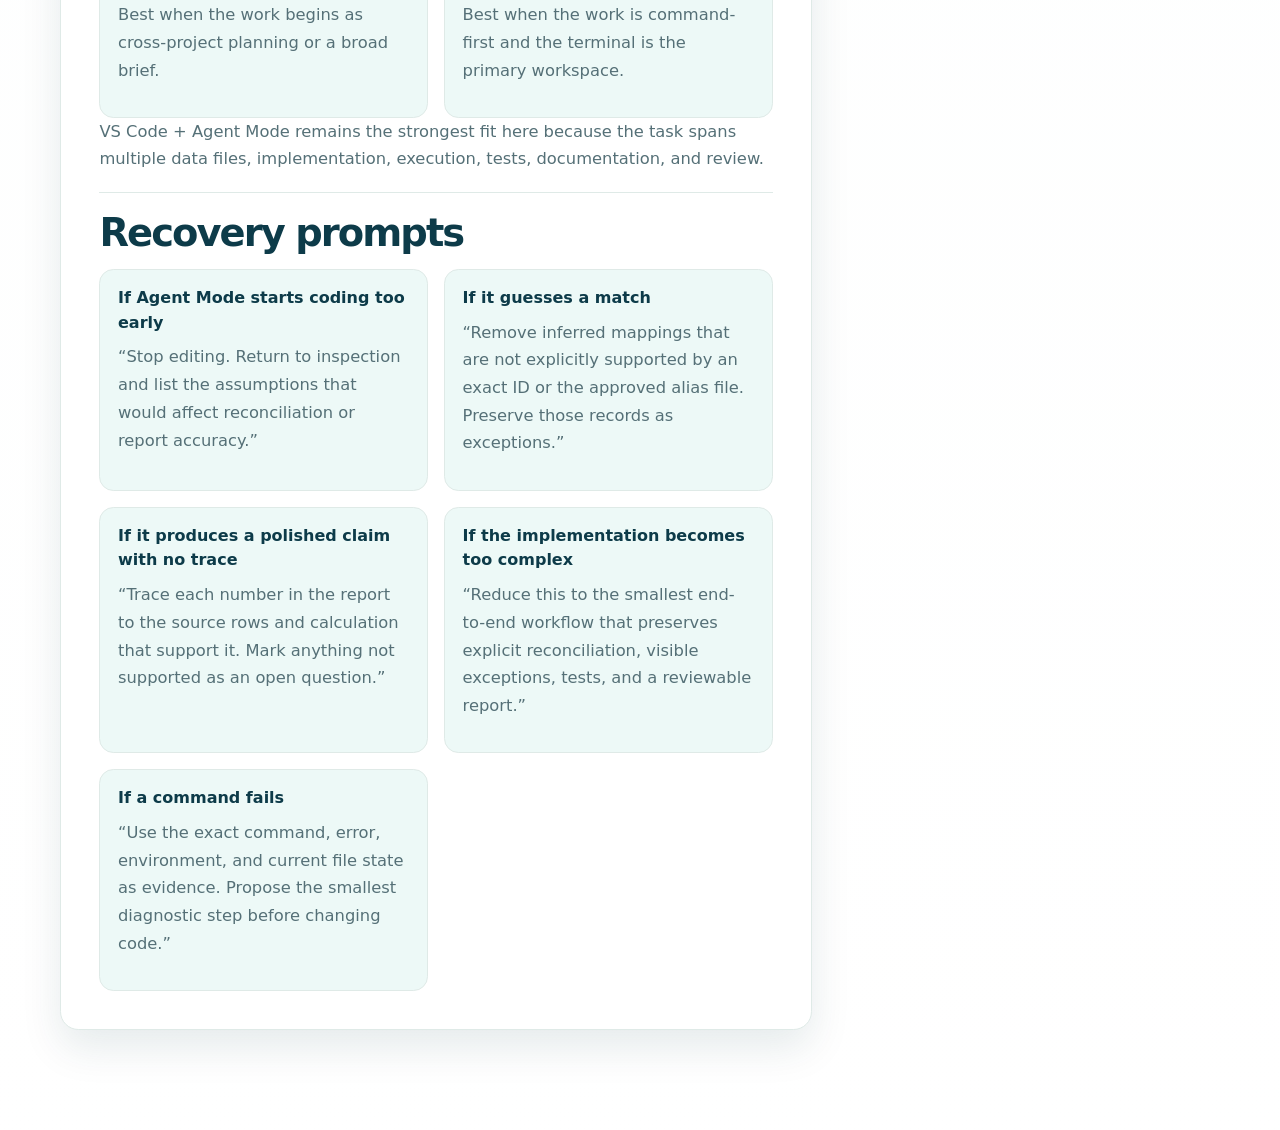
==== commit 65ca574e: "Add instructor output review guidance Document what instructors should expect in every Copilot-gener" ====
--- a/demo-script.html
+++ b/demo-script.html
@@ -78,6 +78,61 @@
               Implement the smallest complete version of the workflow described in <span class="inline-code">DEMO-BRIEF.md</span>. Requirements: use standard Python only, keep source files unchanged, resolve usage records by exact account ID and then the approved alias map, write unresolved or invalid records to <span class="inline-code">output/exceptions.csv</span>, calculate adoption percentage and week-over-week active-user change, apply the documented risk rules, write reconciled detail to <span class="inline-code">output/reconciled_accounts.csv</span>, write an executive-friendly Markdown report, and fail clearly when required files or columns are missing. Before editing, restate the files you plan to create and the validation you will run. Then implement, run the workflow, and summarize the actual outputs.
             </blockquote>
             <p>When Agent Mode proposes terminal commands, read them before approval. After the run, inspect the terminal output, the exception file, a few rows of the reconciled CSV, and the report claims in the markdown output.</p>
+            <h3>Instructor review guide: workflow and generated outputs</h3>
+            <div class="review-guide">
+              <article class="artifact-review">
+                <h3>Implementation script or scripts</h3>
+                <dl>
+                  <dt>Expected structure</dt>
+                  <dd>A small standard-library workflow should read the four fixed inputs, validate required columns, resolve exact IDs before aliases, calculate metrics and flags, and write all three outputs. The report date should be explicitly set to <span class="inline-code">2026-10-09</span>, ideally as a named constant or command argument rather than scattered literals.</dd>
+                  <dt>Verify</dt>
+                  <dd>Find the exact-ID-first branch, the only approved aliases (<span class="inline-code">CONTOSO-ENERGY</span> → <span class="inline-code">ACCT-1002</span> and <span class="inline-code">AW-004</span> → <span class="inline-code">ACCT-1004</span>), the zero-license guard, and explicit handling for unmatched usage and CRM accounts with no current usage. The run should exit successfully, name the files written, and report counts that reconcile five resolved usage keys, <span class="inline-code">UNKNOWN-77</span>, and missing current usage for <span class="inline-code">ACCT-1006</span>.</dd>
+                  <dt>Narrate</dt>
+                  <dd>The code is valuable because the business rules are visible and repeatable, not because Copilot produced a lot of code. Show where uncertainty becomes an exception instead of being hidden.</dd>
+                  <dt>Red flags</dt>
+                  <dd>The script uses today’s date, hard-codes an unapproved match, modifies <span class="inline-code">data/</span>, silently drops a row, uses integer division, catches an error and still reports success, or claims six clean reconciliations. A successful run should have no traceback and should return exit code 0; a missing file or required column should produce a clear non-zero failure.</dd>
+                </dl>
+              </article>
+              <article class="artifact-review">
+                <h3><span class="inline-code">output/reconciled_accounts.csv</span></h3>
+                <dl>
+                  <dt>Expected structure</dt>
+                  <dd>One header row plus reviewable account detail with source identity, current and prior usage, adoption, week-over-week change, and risk or review reasons. All five resolved usage records should be traceable even if the implementation places an invalid resolved record only in the exception file.</dd>
+                  <dt>Verify</dt>
+                  <dd>Representative values are <span class="inline-code">ACCT-1001</span> at <span class="inline-code">72%</span> adoption and <span class="inline-code">+4</span> active users, <span class="inline-code">ACCT-1002</span> at <span class="inline-code">32.5%</span> and <span class="inline-code">-3</span>, <span class="inline-code">ACCT-1003</span> at <span class="inline-code">22.5%</span> and <span class="inline-code">-4</span>, and <span class="inline-code">ACCT-1004</span> at <span class="inline-code">95%</span> and <span class="inline-code">+4</span>. <span class="inline-code">ACCT-1005</span> must show adoption as unavailable—not <span class="inline-code">0%</span>—because both active and licensed users are zero.</dd>
+                  <dt>Narrate</dt>
+                  <dd>Spot-check values back to both source files. Emphasize that a plausible percentage is not enough; identity resolution, denominator handling, prior-week comparison, and the reason for each flag all need evidence.</dd>
+                  <dt>Red flags</dt>
+                  <dd>Alias keys appear as new accounts, percentages are rounded into misleading whole numbers, <span class="inline-code">ACCT-1005</span> causes a divide-by-zero or becomes <span class="inline-code">0%</span>, <span class="inline-code">ACCT-1006</span> is presented as current, or the file contains fewer records without an explained exception.</dd>
+                </dl>
+              </article>
+              <article class="artifact-review">
+                <h3><span class="inline-code">output/exceptions.csv</span></h3>
+                <dl>
+                  <dt>Expected structure</dt>
+                  <dd>Each unresolved or invalid condition should retain the source key or account ID, a reason, and enough original context to investigate. One row per record or one row per reason are both acceptable if the choice is documented.</dd>
+                  <dt>Verify</dt>
+                  <dd>The exceptions must account for <span class="inline-code">UNKNOWN-77</span> as an unapproved usage key, <span class="inline-code">ACCT-1006</span> as a CRM account with no current usage row, and <span class="inline-code">ACCT-1005</span> as a zero-license record whose adoption is unavailable. Do not validate only by row count because one record may have multiple reasons.</dd>
+                  <dt>Narrate</dt>
+                  <dd>Exceptions are a designed output, not debris. They preserve the human decisions that automation cannot make safely.</dd>
+                  <dt>Red flags</dt>
+                  <dd>The file is empty, contains only <span class="inline-code">UNKNOWN-77</span>, omits source values, treats <span class="inline-code">UNKNOWN-77</span> as a guessed account, or fails to surface the zero-license and missing-current-usage conditions somewhere reviewable.</dd>
+                </dl>
+              </article>
+              <article class="artifact-review">
+                <h3><span class="inline-code">output/weekly-account-health.md</span></h3>
+                <dl>
+                  <dt>Expected structure</dt>
+                  <dd>A dated report should separate factual totals, rule-based account flags, unresolved exceptions, and recommended human review. Claims should be traceable to the CSV outputs and use <span class="inline-code">2026-10-09</span> as the report date.</dd>
+                  <dt>Verify</dt>
+                  <dd>The report should distinguish six CRM accounts from six usage rows; five usage keys resolve and one does not. Under the stated rules, <span class="inline-code">ACCT-1004</span> is the only resolved account with no flag. <span class="inline-code">ACCT-1001</span> is within 37 days of renewal; <span class="inline-code">ACCT-1002</span> is below 40% adoption; <span class="inline-code">ACCT-1003</span> has no owner, <span class="inline-code">22.5%</span> adoption, 38-day-old activity, and renewal in 72 days; <span class="inline-code">ACCT-1005</span> has unavailable adoption, 55-day-old activity, and renewal in 22 days; and <span class="inline-code">ACCT-1006</span> has incomplete current reconciliation.</dd>
+                  <dt>Narrate</dt>
+                  <dd>Separate facts from interpretations. Healthy usage does not erase a renewal flag, and polished prose must not turn an unresolved record into a conclusion.</dd>
+                  <dt>Red flags</dt>
+                  <dd>The report uses the current date, calls all six accounts reconciled, says <span class="inline-code">ACCT-1005</span> has zero adoption, omits <span class="inline-code">ACCT-1006</span> or <span class="inline-code">UNKNOWN-77</span>, combines facts and recommendations without labels, or contains totals that cannot be reproduced from the outputs.</dd>
+                </dl>
+              </article>
+            </div>
             <p class="teaching-point"><strong>Teaching point</strong> A generated file is not evidence. Running the workflow and inspecting the outputs is part of the task.</p>
           </section>
 
@@ -87,6 +142,22 @@
               Identify the four behaviors most likely to produce a plausible but incorrect report. Add focused automated tests for them using Python's standard <span class="inline-code">unittest</span> library. At minimum cover an approved alias resolving to the correct CRM account, an unknown key remaining unmatched, zero licensed users not causing a divide-by-zero error, and a missing owner triggering the expected risk flag. Run the tests and report the result. Do not weaken business rules merely to make a test pass.
             </blockquote>
             <p>Ask, “What important behavior is still not proven by these tests?”</p>
+            <h3>Instructor review guide: automated tests</h3>
+            <div class="review-guide">
+              <article class="artifact-review">
+                <h3>Automated tests</h3>
+                <dl>
+                  <dt>Expected structure</dt>
+                  <dd>A discoverable <span class="inline-code">unittest</span> module—typically under <span class="inline-code">tests/</span>—should exercise reconciliation and calculations with controlled fixtures or temporary files. Tests should call production logic rather than duplicate its implementation.</dd>
+                  <dt>Verify</dt>
+                  <dd>At minimum, tests prove <span class="inline-code">CONTOSO-ENERGY</span> resolves to <span class="inline-code">ACCT-1002</span>, <span class="inline-code">UNKNOWN-77</span> remains unmatched, zero licensed users return unavailable adoption without raising an error, and a blank owner flags <span class="inline-code">ACCT-1003</span>. A normal standard-library run should end with at least <span class="inline-code">Ran 4 tests</span> and <span class="inline-code">OK</span>; additional focused tests are welcome.</dd>
+                  <dt>Narrate</dt>
+                  <dd>These tests defend against believable wrong answers: a guessed join, a lost exception, a broken denominator, or a missing business-rule flag. The terminal result is evidence only when the tests target production behavior.</dd>
+                  <dt>Red flags</dt>
+                  <dd>Tests only check that files exist, depend on previously generated output, alter the source CSVs, assert the same formula they reimplemented locally, swallow warnings, or pass while the workflow command fails.</dd>
+                </dl>
+              </article>
+            </div>
             <p class="teaching-point"><strong>Teaching point</strong> Ask the agent to select tests based on consequence, not just coverage.</p>
           </section>
 
@@ -105,6 +176,35 @@
             <blockquote>
               Package this workflow for a teammate. Create <span class="inline-code">RUNBOOK.md</span> with purpose, prerequisites, input contracts, the run command, outputs, review steps, and known limitations; <span class="inline-code">prompts/build-weekly-report.prompt.md</span> with a reusable Agent Mode prompt for next week’s exports; and a concise handoff summary explaining what is automated, what remains human judgment, what exceptions require review, and how the result was validated. Keep the documentation short enough that a teammate will actually use it.
             </blockquote>
+            <h3>Instructor review guide: team handoff files</h3>
+            <div class="review-guide">
+              <article class="artifact-review">
+                <h3><span class="inline-code">RUNBOOK.md</span></h3>
+                <dl>
+                  <dt>Expected structure</dt>
+                  <dd>Purpose, Python prerequisite, fixed input contracts, exact run and test commands, output descriptions, review steps, failure behavior, and known limitations should fit in a short operational document.</dd>
+                  <dt>Verify</dt>
+                  <dd>A teammate can identify <span class="inline-code">2026-10-09</span> as the deterministic demo date, knows that exact IDs precede the alias map, can find all three outputs, and is told to review <span class="inline-code">UNKNOWN-77</span>, <span class="inline-code">ACCT-1006</span>, and the zero-license condition for <span class="inline-code">ACCT-1005</span>.</dd>
+                  <dt>Narrate</dt>
+                  <dd>The runbook turns a one-time demo into an operable team capability. It should explain how to judge the result, not merely how to launch the script.</dd>
+                  <dt>Red flags</dt>
+                  <dd>The documented commands do not match the files created, required columns or exception review are absent, the runbook promises automatic resolution of unknown accounts, or it omits the test command and failure expectations.</dd>
+                </dl>
+              </article>
+              <article class="artifact-review">
+                <h3><span class="inline-code">prompts/build-weekly-report.prompt.md</span></h3>
+                <dl>
+                  <dt>Expected structure</dt>
+                  <dd>A reusable Agent Mode prompt should instruct the agent to inspect first, preserve <span class="inline-code">data/</span>, enforce exact-ID-then-approved-alias matching, keep exceptions visible, run tests and the workflow, and summarize evidence before claiming success.</dd>
+                  <dt>Verify</dt>
+                  <dd>The prompt names the input and output contracts, requires a supplied report date rather than today’s date, asks for explicit validation, and preserves human review for unmatched, invalid, or incomplete records.</dd>
+                  <dt>Narrate</dt>
+                  <dd>A reusable prompt carries forward guardrails and review habits, not this week’s conclusions. Next week’s numbers may change, but the safety contract should not.</dd>
+                  <dt>Red flags</dt>
+                  <dd>The prompt embeds this week’s calculated results as expected future values, authorizes inferred mappings, lets the agent overwrite source exports, omits test execution, or asks for a polished summary without requiring exception and source reconciliation.</dd>
+                </dl>
+              </article>
+            </div>
             <p>The final project structure becomes the reviewable handoff: implementation, prompt, runbook, tests, output, and exception handling in a single project folder.</p>
             <p>Do not draft a GitHub issue. The team handoff is the reviewable project folder itself.</p>
           </section>
--- a/demo-pages.css
+++ b/demo-pages.css
@@ -220,6 +220,42 @@
   text-transform: uppercase;
 }
 
+.review-guide {
+  display: grid;
+  gap: 1rem;
+  margin: 1.5rem 0;
+}
+
+.artifact-review {
+  background: linear-gradient(180deg, var(--page-surface-alt), #fff);
+  border: 1px solid var(--page-line);
+  border-left: .3rem solid var(--page-teal-bright);
+  border-radius: .9rem;
+  padding: 1.1rem 1.2rem;
+}
+
+.artifact-review h3 {
+  margin-top: 0;
+}
+
+.artifact-review dl {
+  margin: 0;
+}
+
+.artifact-review dt {
+  color: var(--page-dark);
+  font-weight: 850;
+  margin-top: .75rem;
+}
+
+.artifact-review dt:first-child {
+  margin-top: 0;
+}
+
+.artifact-review dd {
+  margin: .15rem 0 0;
+}
+
 .callout-panel {
   margin-top: 1.8rem;
   padding: 1.35rem 1.25rem;
@@ -349,6 +385,10 @@
     break-inside: avoid;
   }
 
+  .artifact-review {
+    break-inside: avoid;
+  }
+
   .teaching-point {
     background: #edf9f7;
     border-left: .2rem solid var(--page-teal);
